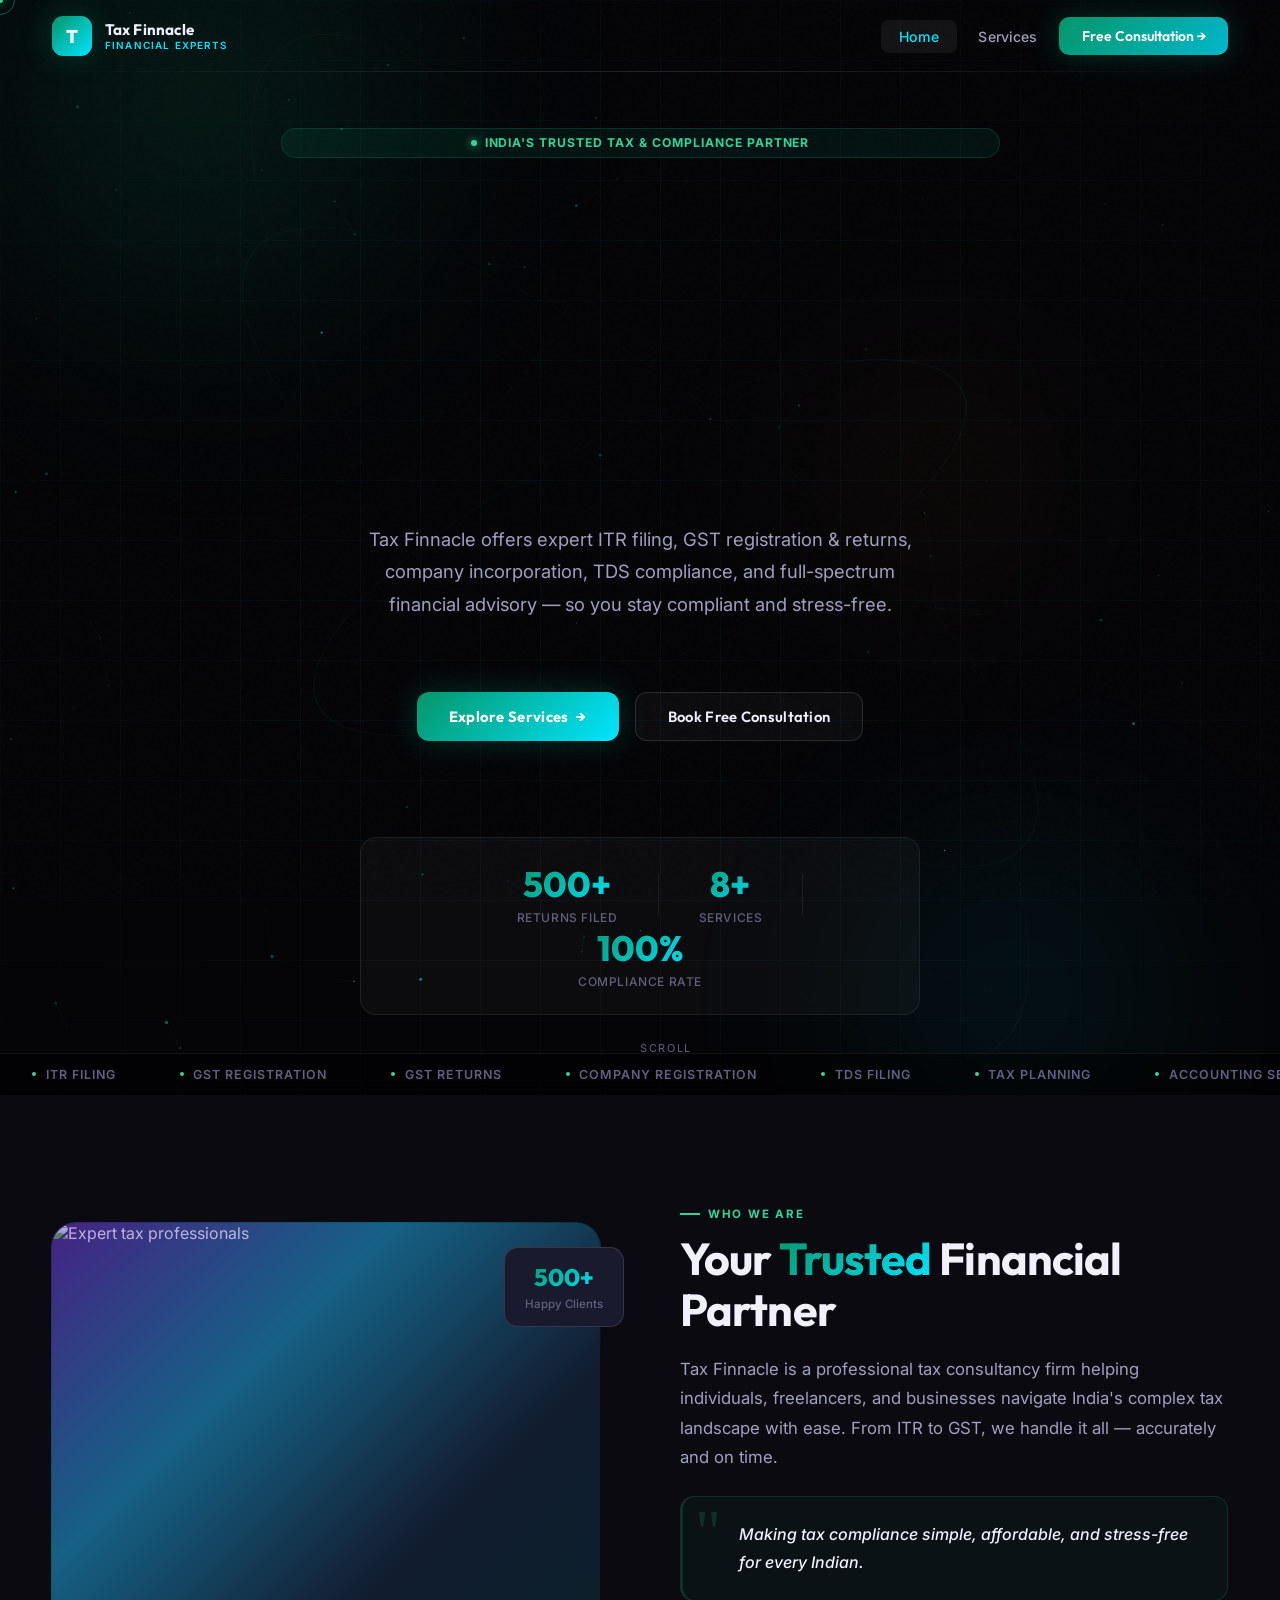
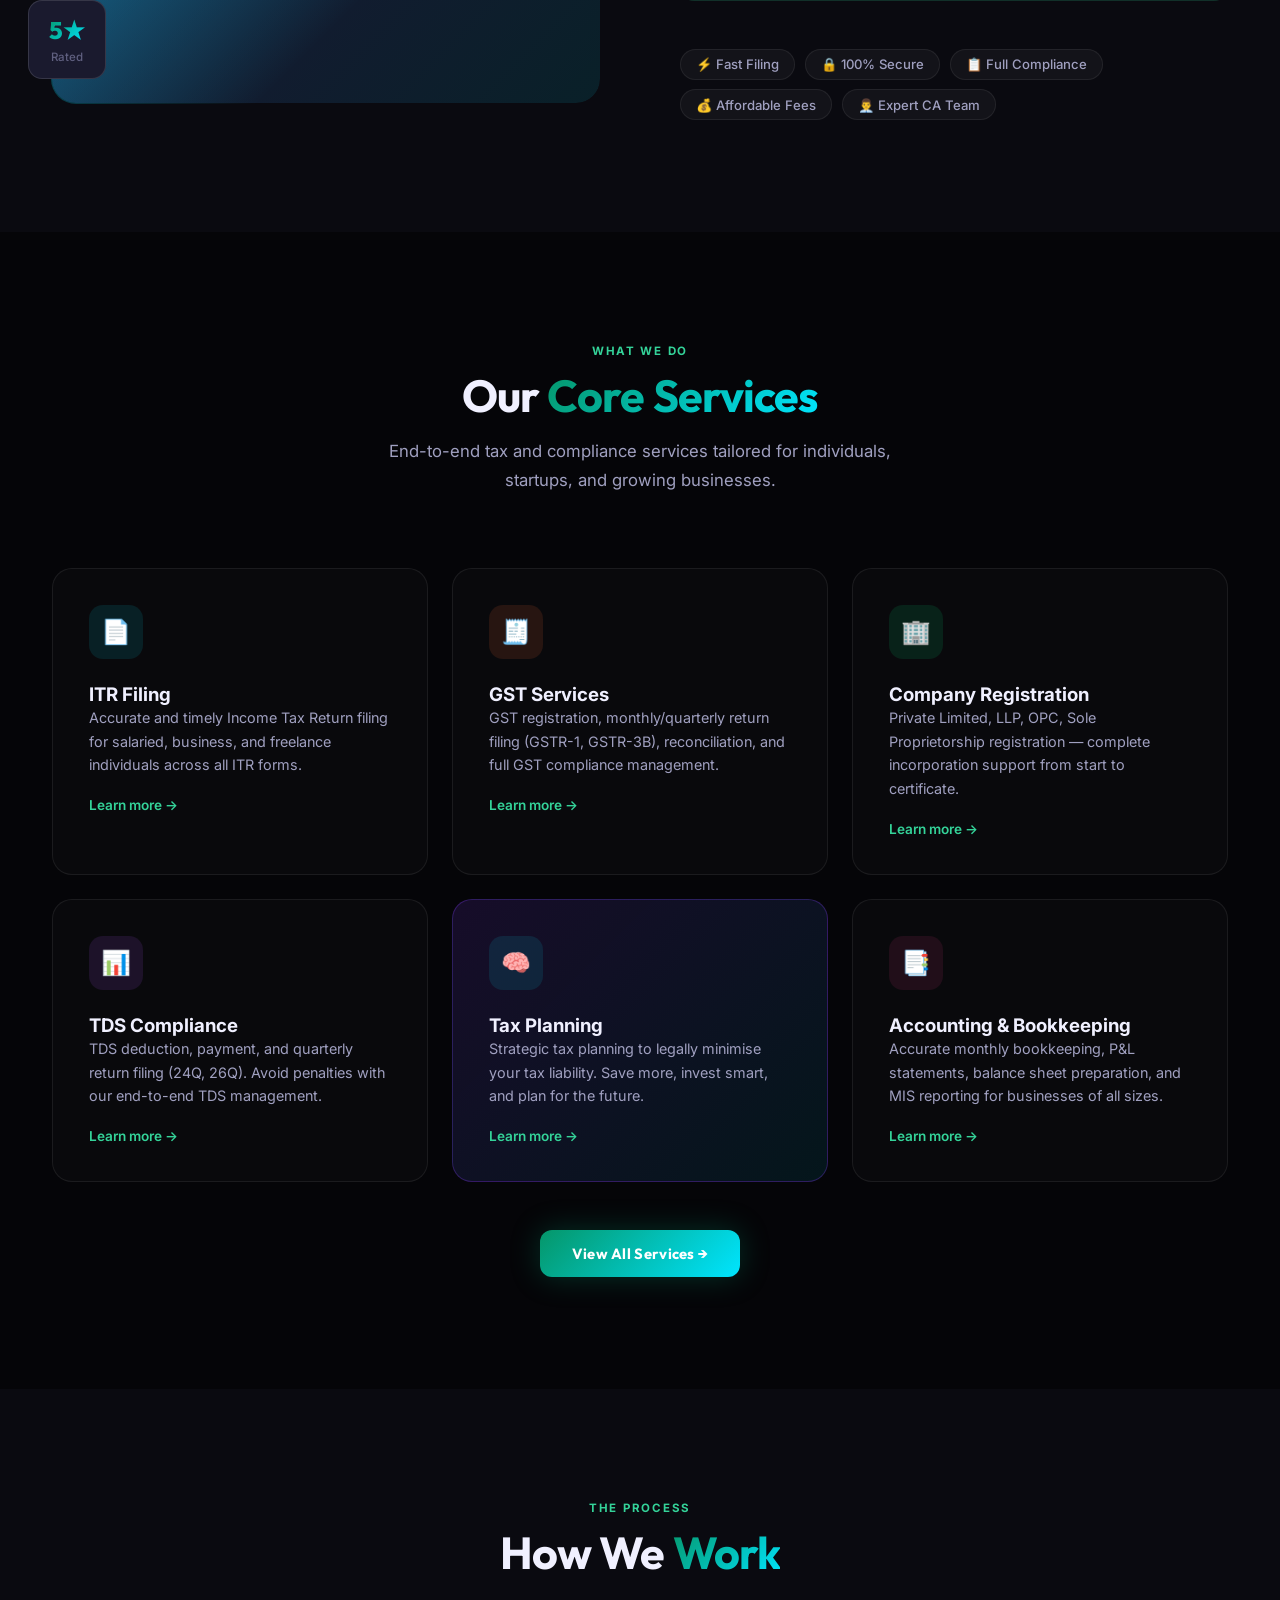
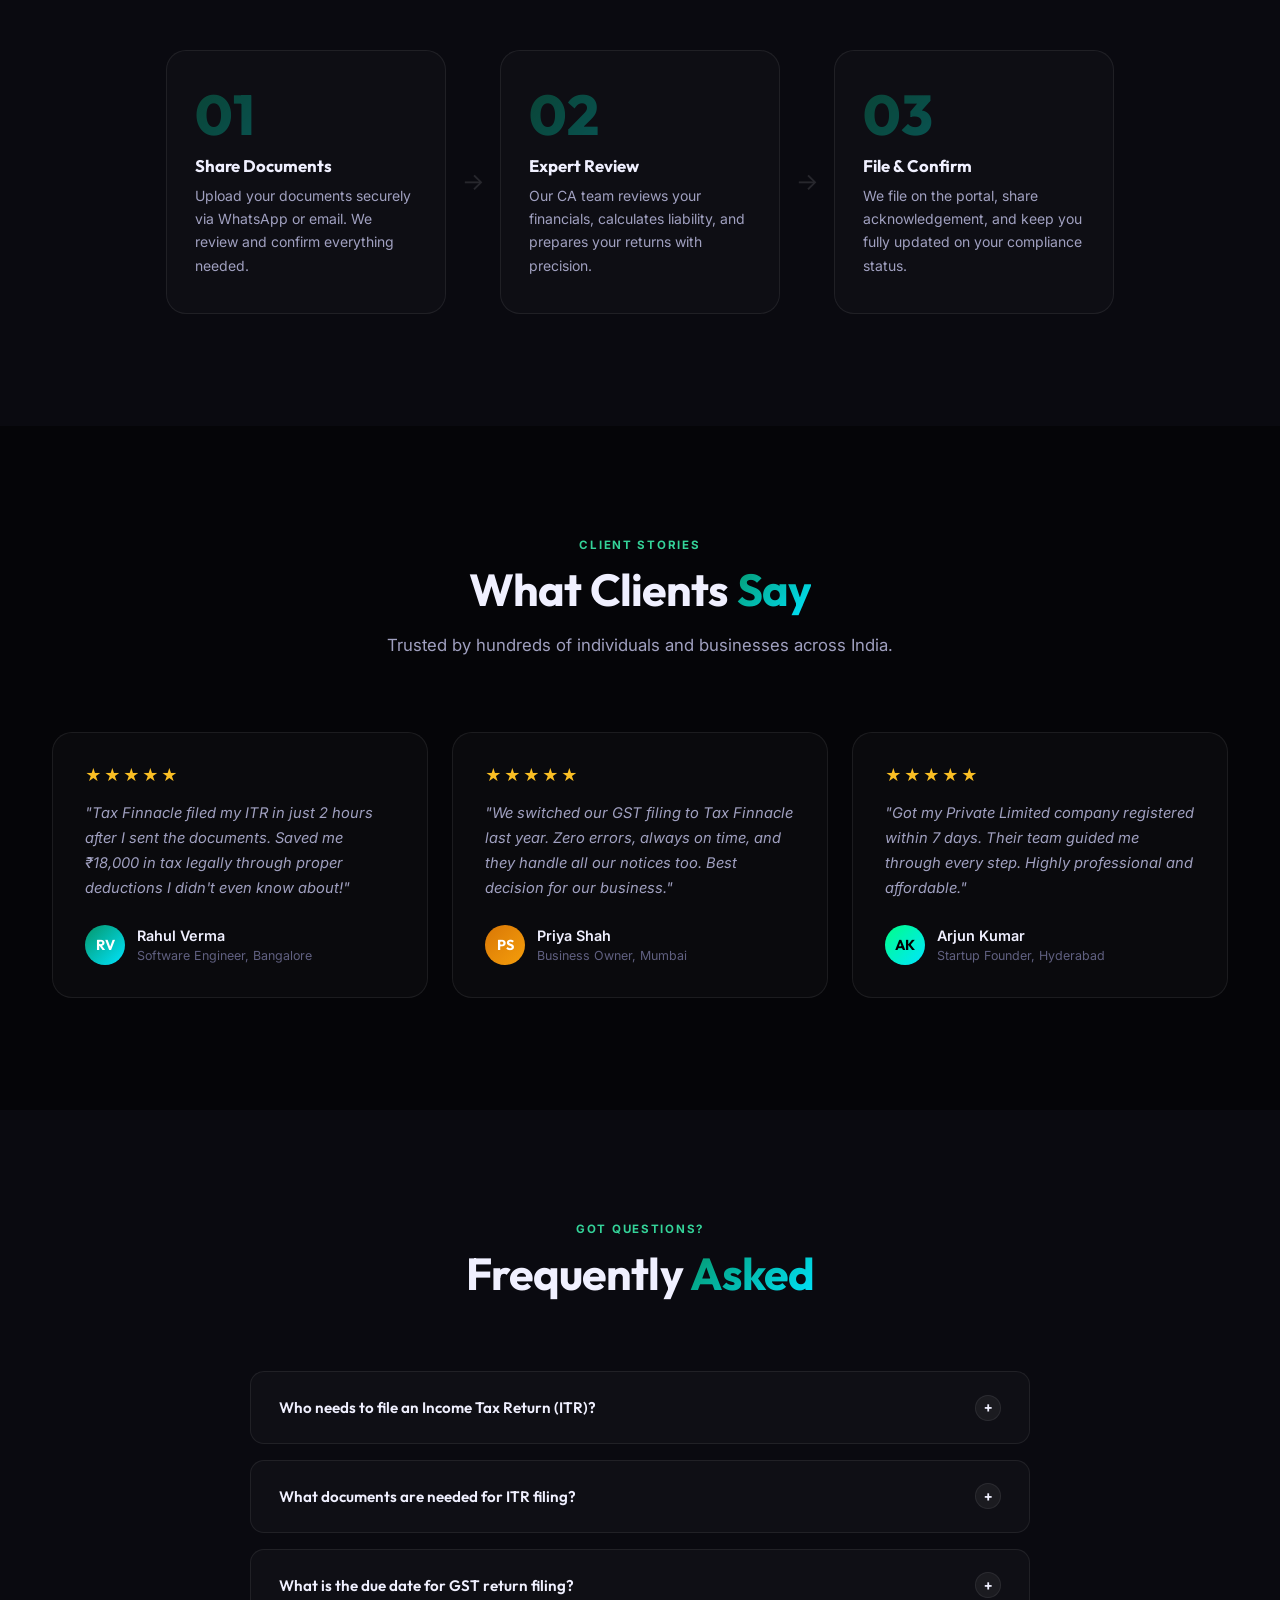
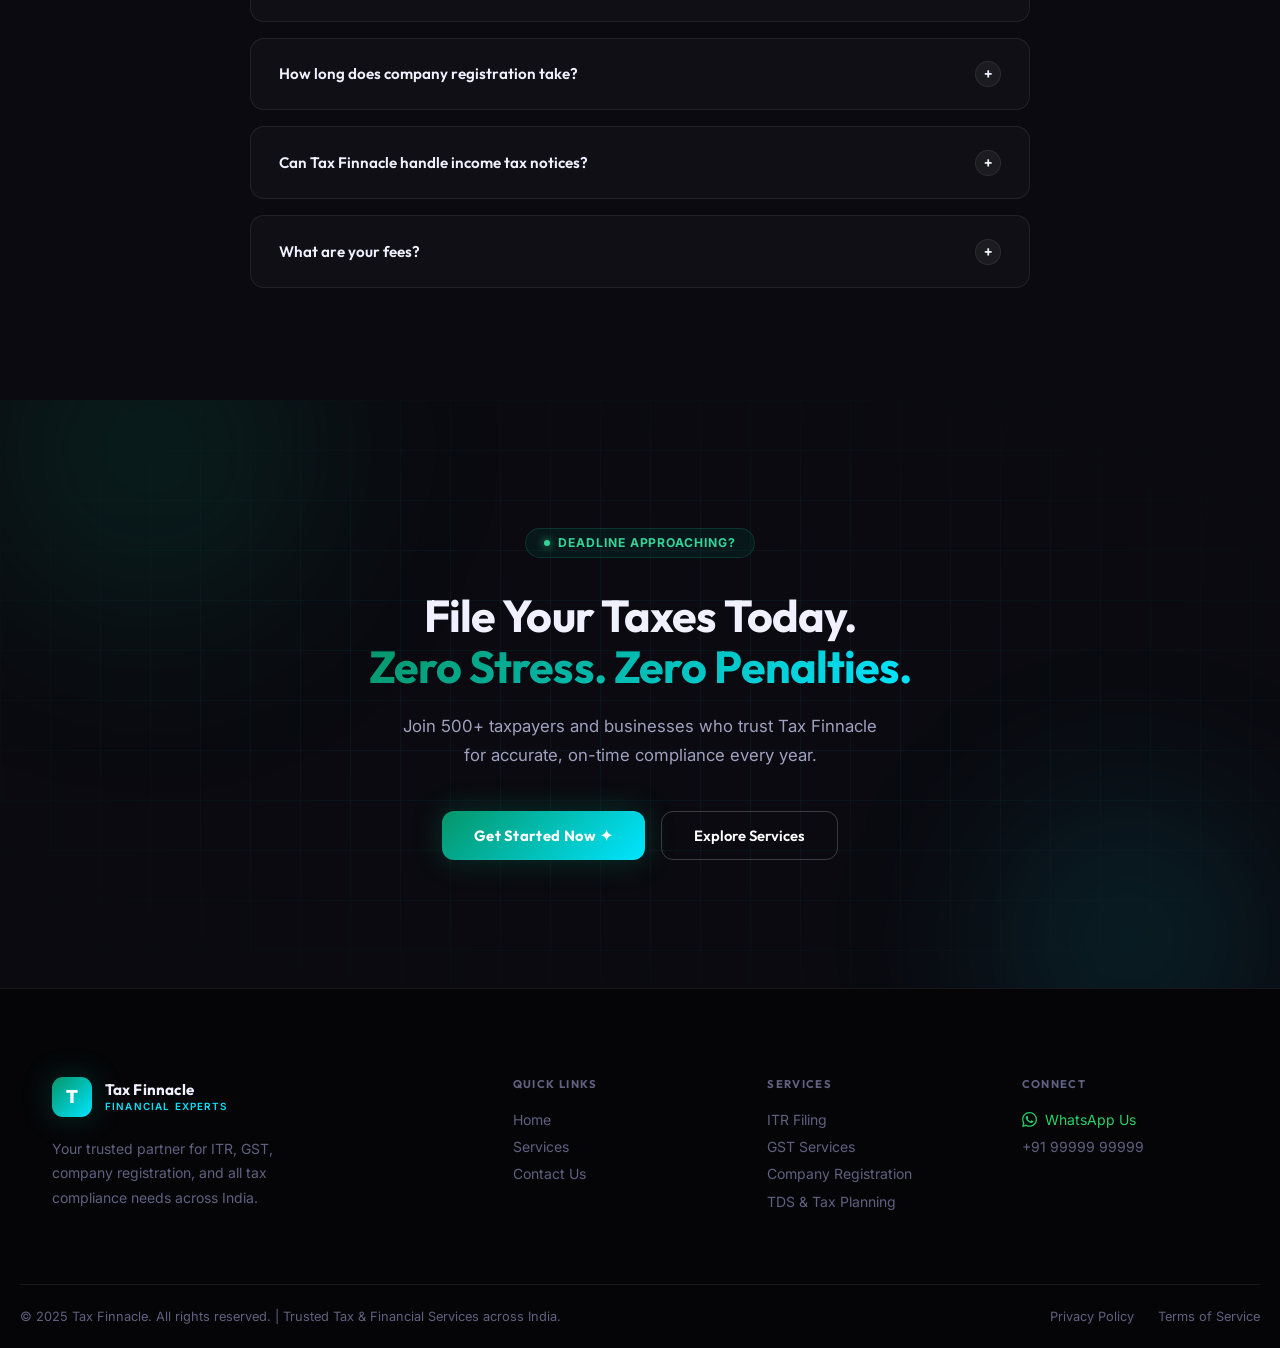
==== index.html @ 3f63ae8e "Add files via upload Version-1-raw" ====
<!DOCTYPE html>
<html lang="en">
<head>
  <meta charset="UTF-8"/>
  <meta name="viewport" content="width=device-width, initial-scale=1.0"/>
  <title>Tax Finnacle — Expert Tax & Financial Services</title>
  <meta name="description" content="Tax Finnacle — India's trusted partner for ITR filing, GST registration & filing, company registration, and all tax compliance services."/>
  <link rel="preconnect" href="https://fonts.googleapis.com">
  <link rel="preconnect" href="https://fonts.gstatic.com" crossorigin>
  <link href="https://fonts.googleapis.com/css2?family=Outfit:wght@300;400;500;600;700;800;900&family=Inter:wght@300;400;500;600&display=swap" rel="stylesheet">
  <link rel="stylesheet" href="style.css">
</head>
<body>

  <div class="cur-dot" id="curDot"></div>
  <div class="cur-ring" id="curRing"></div>

  <!-- ══════════ NAVBAR ══════════ -->
  <nav class="navbar" id="navbar">
    <div class="nav-wrap">
      <a href="index.html" class="nav-logo">
        <div class="logo-mark">T</div>
        <div>
          <div class="logo-name">Tax Finnacle</div>
          <div class="logo-tag">Financial Experts</div>
        </div>
      </a>
      <div class="nav-links">
        <a href="index.html" class="nav-link active">Home</a>
        <a href="services.html" class="nav-link">Services</a>
        <a href="contact.html" class="nav-cta">Free Consultation →</a>
      </div>
      <button class="ham" id="ham" aria-label="Open menu">
        <span></span><span></span><span></span>
      </button>
    </div>
    <div class="mob-menu" id="mobMenu">
      <a href="index.html" class="mob-link active">Home</a>
      <a href="services.html" class="mob-link">Services</a>
      <a href="contact.html" class="mob-link">Contact</a>
      <a href="contact.html" class="nav-cta mob-cta">Free Consultation →</a>
    </div>
  </nav>

  <!-- ══════════ HERO ══════════ -->
  <section class="hero">
    <canvas id="heroCanvas"></canvas>
    <div class="hero-grid-bg"></div>
    <div class="orb orb1"></div>
    <div class="orb orb2"></div>
    <div class="orb orb3"></div>

    <div class="container">
      <div class="hero-content">
        <div class="badge hero-eyebrow ai0">
          <i class="badge-pulse"></i> India's Trusted Tax & Compliance Partner
        </div>
        <h1 class="h1 hero-title">
          <span class="ht-line">
            <span class="ht-word">Your</span>
            <span class="ht-word">Taxes.</span>
          </span>
          <span class="ht-line">
            <span class="ht-word g-text">Simplified.</span>
            <span class="ht-word g-text">Secured.</span>
          </span>
          <span class="ht-line">
            <span class="ht-word">Filed</span>
            <span class="ht-word">Right.</span>
          </span>
        </h1>
        <p class="hero-sub ai2">
          Tax Finnacle offers expert ITR filing, GST registration & returns, company incorporation, TDS compliance, and full-spectrum financial advisory — so you stay compliant and stress-free.
        </p>
        <div class="hero-btns ai3">
          <a href="services.html" class="btn-primary">Explore Services <span>→</span></a>
          <a href="contact.html" class="btn-outline">Book Free Consultation</a>
        </div>
        <div class="hero-stats ai4">
          <div class="hstat"><b>500+</b><small>Returns Filed</small></div>
          <div class="hstat-sep"></div>
          <div class="hstat"><b>8+</b><small>Services</small></div>
          <div class="hstat-sep"></div>
          <div class="hstat"><b>100%</b><small>Compliance Rate</small></div>
        </div>
      </div>
    </div>

    <!-- Marquee ticker -->
    <div class="ticker-wrap">
      <div class="ticker-track">
        <span class="ticker-item"><span class="ticker-dot"></span> ITR Filing</span>
        <span class="ticker-item"><span class="ticker-dot"></span> GST Registration</span>
        <span class="ticker-item"><span class="ticker-dot"></span> GST Returns</span>
        <span class="ticker-item"><span class="ticker-dot"></span> Company Registration</span>
        <span class="ticker-item"><span class="ticker-dot"></span> TDS Filing</span>
        <span class="ticker-item"><span class="ticker-dot"></span> Tax Planning</span>
        <span class="ticker-item"><span class="ticker-dot"></span> Accounting Services</span>
        <span class="ticker-item"><span class="ticker-dot"></span> MSME Registration</span>
        <span class="ticker-item"><span class="ticker-dot"></span> Tax Notices</span>
        <span class="ticker-item"><span class="ticker-dot"></span> ITR Filing</span>
        <span class="ticker-item"><span class="ticker-dot"></span> GST Registration</span>
        <span class="ticker-item"><span class="ticker-dot"></span> GST Returns</span>
        <span class="ticker-item"><span class="ticker-dot"></span> Company Registration</span>
        <span class="ticker-item"><span class="ticker-dot"></span> TDS Filing</span>
        <span class="ticker-item"><span class="ticker-dot"></span> Tax Planning</span>
        <span class="ticker-item"><span class="ticker-dot"></span> Accounting Services</span>
        <span class="ticker-item"><span class="ticker-dot"></span> MSME Registration</span>
        <span class="ticker-item"><span class="ticker-dot"></span> Tax Notices</span>
      </div>
    </div>

    <div class="scroll-cue"><span>Scroll</span><div class="sc-line"></div></div>
  </section>

  <!-- ══════════ ABOUT ══════════ -->
  <section class="section" style="background:var(--bg2)">
    <div class="container about-layout">
      <div class="about-visual rev">
        <div class="about-img-container">
          <img src="https://images.unsplash.com/photo-1554224155-6726b3ff858f?w=700&q=80" alt="Expert tax professionals" loading="lazy">
          <div class="about-img-overlay"></div>
        </div>
        <div class="about-img-border"></div>
        <div class="ab-badge ab-b1"><b>5★</b><small>Rated</small></div>
        <div class="ab-badge ab-b2"><b>500+</b><small>Happy Clients</small></div>
      </div>
      <div class="about-text rev" style="--d:.15s">
        <div class="eyebrow">Who We Are</div>
        <h2 class="h2">Your <span class="g-text">Trusted</span> Financial Partner</h2>
        <p class="body-p">Tax Finnacle is a professional tax consultancy firm helping individuals, freelancers, and businesses navigate India's complex tax landscape with ease. From ITR to GST, we handle it all — accurately and on time.</p>
        <div class="quote-block">
          <span class="qmark">"</span>
          <p>Making tax compliance simple, affordable, and stress-free for every Indian.</p>
        </div>
        <div class="pills">
          <span class="pill">⚡ Fast Filing</span>
          <span class="pill">🔒 100% Secure</span>
          <span class="pill">📋 Full Compliance</span>
          <span class="pill">💰 Affordable Fees</span>
          <span class="pill">👨‍💼 Expert CA Team</span>
        </div>
      </div>
    </div>
  </section>

  <!-- ══════════ SERVICES ══════════ -->
  <section class="section" id="services" style="background:var(--bg)">
    <div class="container">
      <div class="sec-hd rev">
        <div class="eyebrow">What We Do</div>
        <h2 class="h2">Our <span class="g-text">Core Services</span></h2>
        <p class="body-p">End-to-end tax and compliance services tailored for individuals, startups, and growing businesses.</p>
      </div>
      <div class="svc-grid">
        <div class="sc rev" style="--d:0s;--sc-color:var(--cyan);--sc-r:0;--sc-g:229;--sc-b:255">
          <div class="sc-line"></div>
          <div class="sc-ico" style="background:rgba(0,229,255,0.1)">📄</div>
          <h3>ITR Filing</h3>
          <p>Accurate and timely Income Tax Return filing for salaried, business, and freelance individuals across all ITR forms.</p>
          <a href="services.html" class="sc-more">Learn more →</a>
        </div>
        <div class="sc rev" style="--d:.08s;--sc-color:var(--orange);--sc-r:255;--sc-g:107;--sc-b:53">
          <div class="sc-line"></div>
          <div class="sc-ico" style="background:rgba(255,107,53,0.12)">🧾</div>
          <h3>GST Services</h3>
          <p>GST registration, monthly/quarterly return filing (GSTR-1, GSTR-3B), reconciliation, and full GST compliance management.</p>
          <a href="services.html" class="sc-more" style="color:var(--orange)">Learn more →</a>
        </div>
        <div class="sc rev" style="--d:.16s;--sc-color:var(--green);--sc-r:0;--sc-g:255;--sc-b:136">
          <div class="sc-line"></div>
          <div class="sc-ico" style="background:rgba(0,255,136,0.1)">🏢</div>
          <h3>Company Registration</h3>
          <p>Private Limited, LLP, OPC, Sole Proprietorship registration — complete incorporation support from start to certificate.</p>
          <a href="services.html" class="sc-more" style="color:var(--green)">Learn more →</a>
        </div>
        <div class="sc rev" style="--d:.24s;--sc-color:var(--violet-l);--sc-r:168;--sc-g:85;--sc-b:247">
          <div class="sc-line"></div>
          <div class="sc-ico" style="background:rgba(168,85,247,0.12)">📊</div>
          <h3>TDS Compliance</h3>
          <p>TDS deduction, payment, and quarterly return filing (24Q, 26Q). Avoid penalties with our end-to-end TDS management.</p>
          <a href="services.html" class="sc-more" style="color:var(--violet-l)">Learn more →</a>
        </div>
        <div class="sc sc-feat rev" style="--d:.32s">
          <div class="sc-line" style="background:linear-gradient(90deg,var(--cyan),var(--violet-l))"></div>
          <div class="sc-ico" style="background:rgba(0,229,255,0.1)">🧠</div>
          <h3 style="color:var(--text)">Tax Planning</h3>
          <p>Strategic tax planning to legally minimise your tax liability. Save more, invest smart, and plan for the future.</p>
          <a href="services.html" class="sc-more">Learn more →</a>
        </div>
        <div class="sc rev" style="--d:.40s;--sc-color:var(--pink);--sc-r:244;--sc-g:63;--sc-b:142">
          <div class="sc-line"></div>
          <div class="sc-ico" style="background:rgba(244,63,142,0.1)">📑</div>
          <h3>Accounting & Bookkeeping</h3>
          <p>Accurate monthly bookkeeping, P&L statements, balance sheet preparation, and MIS reporting for businesses of all sizes.</p>
          <a href="services.html" class="sc-more" style="color:var(--pink)">Learn more →</a>
        </div>
      </div>
      <div style="text-align:center;margin-top:3rem" class="rev">
        <a href="services.html" class="btn-primary">View All Services →</a>
      </div>
    </div>
  </section>

  <!-- ══════════ WHY CHOOSE US ══════════ -->
  <section class="section" style="background:var(--bg2)">
    <div class="container">
      <div class="sec-hd rev">
        <div class="eyebrow">The Process</div>
        <h2 class="h2">How We <span class="g-text">Work</span></h2>
      </div>
      <div class="steps-row">
        <div class="step-card rev" style="--d:0s">
          <div class="step-n">01</div>
          <h4>Share Documents</h4>
          <p>Upload your documents securely via WhatsApp or email. We review and confirm everything needed.</p>
        </div>
        <div class="step-arrow rev" style="--d:.08s">→</div>
        <div class="step-card rev" style="--d:.16s">
          <div class="step-n">02</div>
          <h4>Expert Review</h4>
          <p>Our CA team reviews your financials, calculates liability, and prepares your returns with precision.</p>
        </div>
        <div class="step-arrow rev" style="--d:.24s">→</div>
        <div class="step-card rev" style="--d:.32s">
          <div class="step-n">03</div>
          <h4>File & Confirm</h4>
          <p>We file on the portal, share acknowledgement, and keep you fully updated on your compliance status.</p>
        </div>
      </div>
    </div>
  </section>

  <!-- ══════════ TESTIMONIALS ══════════ -->
  <section class="section" style="background:var(--bg)">
    <div class="container">
      <div class="sec-hd rev">
        <div class="eyebrow">Client Stories</div>
        <h2 class="h2">What Clients <span class="g-text">Say</span></h2>
        <p class="body-p">Trusted by hundreds of individuals and businesses across India.</p>
      </div>
      <div class="testimonials-grid">
        <div class="tcard rev" style="--d:0s">
          <div class="tcard-stars">★★★★★</div>
          <p class="tcard-text">"Tax Finnacle filed my ITR in just 2 hours after I sent the documents. Saved me ₹18,000 in tax legally through proper deductions I didn't even know about!"</p>
          <div class="tcard-author">
            <div class="tcard-avatar">RV</div>
            <div><b>Rahul Verma</b><small>Software Engineer, Bangalore</small></div>
          </div>
        </div>
        <div class="tcard rev" style="--d:.1s">
          <div class="tcard-avatar-wrap">
          <div class="tcard-stars">★★★★★</div>
          <p class="tcard-text">"We switched our GST filing to Tax Finnacle last year. Zero errors, always on time, and they handle all our notices too. Best decision for our business."</p>
          <div class="tcard-author">
            <div class="tcard-avatar" style="background:var(--grad-warm)">PS</div>
            <div><b>Priya Shah</b><small>Business Owner, Mumbai</small></div>
          </div>
          </div>
        </div>
        <div class="tcard rev" style="--d:.2s">
          <div class="tcard-stars">★★★★★</div>
          <p class="tcard-text">"Got my Private Limited company registered within 7 days. Their team guided me through every step. Highly professional and affordable."</p>
          <div class="tcard-author">
            <div class="tcard-avatar" style="background:var(--grad-neon);color:#000">AK</div>
            <div><b>Arjun Kumar</b><small>Startup Founder, Hyderabad</small></div>
          </div>
        </div>
      </div>
    </div>
  </section>

  <!-- ══════════ FAQ ══════════ -->
  <section class="section" style="background:var(--bg2)">
    <div class="container">
      <div class="sec-hd rev">
        <div class="eyebrow">Got Questions?</div>
        <h2 class="h2">Frequently <span class="g-text">Asked</span></h2>
      </div>
      <div class="faq-list">
        <div class="faq-item rev" style="--d:0s">
          <div class="faq-q"><span>Who needs to file an Income Tax Return (ITR)?</span><span class="faq-icon">+</span></div>
          <div class="faq-a"><p>Any individual with gross income exceeding ₹2.5 lakhs (₹3 lakhs for seniors) must file an ITR. Businesses, freelancers, professionals, and even those with foreign income or assets must also file. Filing is also recommended for those with no tax liability to carry forward losses or for loan applications.</p></div>
        </div>
        <div class="faq-item rev" style="--d:.06s">
          <div class="faq-q"><span>What documents are needed for ITR filing?</span><span class="faq-icon">+</span></div>
          <div class="faq-a"><p>Typically: PAN card, Aadhaar, Form 16 (for salaried), bank statements, investment proofs (80C, 80D), Form 26AS, AIS statement, and details of any other income. Our team will give you a tailored checklist once you get in touch.</p></div>
        </div>
        <div class="faq-item rev" style="--d:.12s">
          <div class="faq-q"><span>What is the due date for GST return filing?</span><span class="faq-icon">+</span></div>
          <div class="faq-a"><p>GSTR-1 is due on the 11th of the following month (monthly filers). GSTR-3B is due on the 20th for monthly filers. Quarterly filers under QRMP have different deadlines. We track all deadlines for our clients and ensure zero late fees.</p></div>
        </div>
        <div class="faq-item rev" style="--d:.18s">
          <div class="faq-q"><span>How long does company registration take?</span><span class="faq-icon">+</span></div>
          <div class="faq-a"><p>Private Limited company registration typically takes 7–15 working days depending on MCA processing. LLP and OPC follow similar timelines. We handle the entire process — DIN, DSC, name approval, MoA/AoA, and Certificate of Incorporation.</p></div>
        </div>
        <div class="faq-item rev" style="--d:.24s">
          <div class="faq-q"><span>Can Tax Finnacle handle income tax notices?</span><span class="faq-icon">+</span></div>
          <div class="faq-a"><p>Absolutely. We assist with responding to notices under Sections 143(1), 139(9), 148, and scrutiny assessments. Don't ignore a tax notice — contact us immediately and our team will handle it professionally.</p></div>
        </div>
        <div class="faq-item rev" style="--d:.30s">
          <div class="faq-q"><span>What are your fees?</span><span class="faq-icon">+</span></div>
          <div class="faq-a"><p>Our fees are transparent and affordable — starting from as low as ₹499 for basic ITR filing. Pricing depends on the complexity of returns and services required. Contact us for a free consultation and no-obligation quote.</p></div>
        </div>
      </div>
    </div>
  </section>

  <!-- ══════════ CTA ══════════ -->
  <section class="cta-band">
    <div class="cta-grid-overlay"></div>
    <div class="cta-orb1"></div>
    <div class="cta-orb2"></div>
    <div class="container cta-inner rev">
      <div class="cta-badge"><div class="badge"><i class="badge-pulse"></i> Deadline Approaching?</div></div>
      <h2 class="h2">File Your Taxes Today.<br><span class="g-text">Zero Stress. Zero Penalties.</span></h2>
      <p class="body-p">Join 500+ taxpayers and businesses who trust Tax Finnacle for accurate, on-time compliance every year.</p>
      <div class="cta-btn-row">
        <a href="contact.html" class="btn-primary">Get Started Now ✦</a>
        <a href="services.html" class="btn-ghost">Explore Services</a>
      </div>
    </div>
  </section>

  <!-- ══════════ FOOTER ══════════ -->
  <footer class="footer">
    <div class="container footer-grid">
      <div class="footer-brand">
        <div class="nav-logo">
          <div class="logo-mark">T</div>
          <div>
            <div class="logo-name">Tax Finnacle</div>
            <div class="logo-tag">Financial Experts</div>
          </div>
        </div>
        <p>Your trusted partner for ITR, GST, company registration, and all tax compliance needs across India.</p>
      </div>
      <div class="footer-col">
        <h5>Quick Links</h5>
        <a href="index.html">Home</a>
        <a href="services.html">Services</a>
        <a href="contact.html">Contact Us</a>
      </div>
      <div class="footer-col">
        <h5>Services</h5>
        <a href="services.html">ITR Filing</a>
        <a href="services.html">GST Services</a>
        <a href="services.html">Company Registration</a>
        <a href="services.html">TDS &amp; Tax Planning</a>
      </div>
      <div class="footer-col">
        <h5>Connect</h5>
        <a href="https://wa.me/919999999999" target="_blank" rel="noopener" class="whatsapp-link">
          <svg width="15" height="15" viewBox="0 0 24 24" fill="currentColor"><path d="M17.472 14.382c-.297-.149-1.758-.867-2.03-.967-.273-.099-.471-.148-.67.15-.197.297-.767.966-.94 1.164-.173.199-.347.223-.644.075-.297-.15-1.255-.463-2.39-1.475-.883-.788-1.48-1.761-1.653-2.059-.173-.297-.018-.458.13-.606.134-.133.298-.347.446-.52.149-.174.198-.298.298-.497.099-.198.05-.371-.025-.52-.075-.149-.669-1.612-.916-2.207-.242-.579-.487-.5-.669-.51-.173-.008-.371-.01-.57-.01-.198 0-.52.074-.792.372-.272.297-1.04 1.016-1.04 2.479 0 1.462 1.065 2.875 1.213 3.074.149.198 2.096 3.2 5.077 4.487.709.306 1.262.489 1.694.625.712.227 1.36.195 1.871.118.571-.085 1.758-.719 2.006-1.413.248-.694.248-1.289.173-1.413-.074-.124-.272-.198-.57-.347m-5.421 7.403h-.004a9.87 9.87 0 01-5.031-1.378l-.361-.214-3.741.982.998-3.648-.235-.374a9.86 9.86 0 01-1.51-5.26c.001-5.45 4.436-9.884 9.888-9.884 2.64 0 5.122 1.03 6.988 2.898a9.825 9.825 0 012.893 6.994c-.003 5.45-4.437 9.884-9.885 9.884m8.413-18.297A11.815 11.815 0 0012.05 0C5.495 0 .16 5.335.157 11.892c0 2.096.547 4.142 1.588 5.945L.057 24l6.305-1.654a11.882 11.882 0 005.683 1.448h.005c6.554 0 11.89-5.335 11.893-11.893a11.821 11.821 0 00-3.48-8.413z"/></svg>
          WhatsApp Us
        </a>
        <a href="tel:+919999999999">+91 99999 99999</a>
      </div>
    </div>
    <div class="footer-bar container">
      <p>© 2025 Tax Finnacle. All rights reserved. | Trusted Tax & Financial Services across India.</p>
      <div class="footer-bar-links">
        <a href="#">Privacy Policy</a>
        <a href="#">Terms of Service</a>
      </div>
    </div>
  </footer>

  <script src="main.js"></script>
</body>
</html>
---- style.css ----
/* ═══════════════════════════════════════════════════════
   ARUNACHALA DIGI WORLD — DARK PREMIUM UI
   Deep Dark • Neon Accents • Premium Animations
   ═══════════════════════════════════════════════════════ */

*, *::before, *::after { box-sizing: border-box; margin: 0; padding: 0; }

:root {
  --bg:        #050508;
  --bg2:       #0a0a10;
  --bg3:       #0f0f18;
  --surface:   #12121e;
  --surface2:  #1a1a2e;
  --border:    rgba(255,255,255,0.07);
  --border2:   rgba(255,255,255,0.12);

  --text:      #f0f0ff;
  --text2:     #a0a0c0;
  --text3:     #606080;

  --cyan:      #00e5ff;
  --cyan-d:    #00b8cc;
  --violet:    #7c3aed;
  --violet-l:  #a855f7;
  --pink:      #f43f8e;
  --orange:    #ff6b35;
  --green:     #00ff88;

  --grad-main: linear-gradient(135deg, #7c3aed, #00e5ff);
  --grad-warm: linear-gradient(135deg, #ff6b35, #f43f8e);
  --grad-cool: linear-gradient(135deg, #00e5ff, #7c3aed);
  --grad-neon: linear-gradient(135deg, #00ff88, #00e5ff);

  --glow-cyan:   0 0 30px rgba(0,229,255,0.25);
  --glow-violet: 0 0 30px rgba(124,58,237,0.35);
  --glow-pink:   0 0 30px rgba(244,63,142,0.25);

  --ff-d:  'Outfit', sans-serif;
  --ff-b:  'Inter', sans-serif;
  --r:     14px;
  --r-lg:  22px;
}

html { scroll-behavior: smooth; font-size: 16px; }
body {
  font-family: var(--ff-b);
  color: var(--text);
  background: var(--bg);
  overflow-x: hidden;
  -webkit-font-smoothing: antialiased;
}

/* ── SCROLLBAR ── */
::-webkit-scrollbar { width: 4px; }
::-webkit-scrollbar-track { background: var(--bg); }
::-webkit-scrollbar-thumb { background: var(--violet); border-radius: 2px; }
::-webkit-scrollbar-thumb:hover { background: var(--cyan); }
::selection { background: rgba(0,229,255,0.2); color: var(--cyan); }

/* ── NOISE TEXTURE OVERLAY ── */
body::before {
  content: '';
  position: fixed; inset: 0;
  background-image: url("data:image/svg+xml,%3Csvg viewBox='0 0 256 256' xmlns='http://www.w3.org/2000/svg'%3E%3Cfilter id='noise'%3E%3CfeTurbulence type='fractalNoise' baseFrequency='0.9' numOctaves='4' stitchTiles='stitch'/%3E%3C/filter%3E%3Crect width='100%25' height='100%25' filter='url(%23noise)' opacity='0.04'/%3E%3C/svg%3E");
  pointer-events: none; z-index: 9999;
  opacity: 0.35;
}

/* ── CURSOR ── */
@media (hover: hover) {
  .cur-dot {
    width: 6px; height: 6px;
    background: var(--cyan);
    border-radius: 50%;
    position: fixed; top: 0; left: 0;
    pointer-events: none; z-index: 10000;
    box-shadow: 0 0 10px var(--cyan);
  }
  .cur-ring {
    width: 30px; height: 30px;
    border: 1.5px solid rgba(0,229,255,0.4);
    border-radius: 50%;
    position: fixed; top: 0; left: 0;
    pointer-events: none; z-index: 9999;
    transition: width .25s, height .25s, border-color .25s;
  }
}

/* ═══════════════ NAVBAR ═══════════════ */
.navbar {
  position: fixed; top: 0; left: 0; right: 0;
  z-index: 500;
  transition: background .3s, box-shadow .3s;
  padding: 0;
}
.navbar::after {
  content: '';
  position: absolute; bottom: 0; left: 0; right: 0;
  height: 1px;
  background: linear-gradient(90deg, transparent, var(--border2), transparent);
}
.navbar.scrolled {
  background: rgba(5,5,8,0.92);
  backdrop-filter: blur(20px);
  -webkit-backdrop-filter: blur(20px);
  box-shadow: 0 4px 40px rgba(0,0,0,0.6);
}
.nav-wrap {
  max-width: 1240px; margin: 0 auto;
  padding: 0 2rem;
  height: 72px;
  display: flex; align-items: center; justify-content: space-between;
}
.nav-logo {
  display: flex; align-items: center; gap: .8rem;
  text-decoration: none; flex-shrink: 0;
}
.logo-mark {
  width: 40px; height: 40px;
  border-radius: 11px;
  background: var(--grad-main);
  color: #fff;
  font-family: var(--ff-d);
  font-weight: 800; font-size: 1.15rem;
  display: flex; align-items: center; justify-content: center;
  box-shadow: var(--glow-violet);
  flex-shrink: 0;
  position: relative;
}
.logo-mark::after {
  content: '';
  position: absolute; inset: -2px;
  border-radius: 13px;
  background: var(--grad-main);
  opacity: 0;
  z-index: -1;
  filter: blur(8px);
  transition: opacity .3s;
}
.nav-logo:hover .logo-mark::after { opacity: 0.6; }
.logo-name {
  display: block;
  font-family: var(--ff-d);
  font-weight: 700; font-size: .95rem;
  color: var(--text); line-height: 1.2;
  letter-spacing: .01em;
}
.logo-tag {
  font-size: .62rem;
  font-weight: 600;
  letter-spacing: .12em;
  color: var(--cyan);
  text-transform: uppercase;
}
.nav-links {
  display: flex; align-items: center; gap: .25rem;
}
.nav-link {
  padding: .5rem 1.1rem;
  border-radius: 8px;
  text-decoration: none;
  font-size: .88rem;
  font-weight: 500;
  color: var(--text2);
  transition: color .2s, background .2s;
  letter-spacing: .01em;
}
.nav-link:hover, .nav-link.active {
  color: var(--text);
  background: rgba(255,255,255,0.06);
}
.nav-link.active { color: var(--cyan); }
.nav-cta {
  padding: .6rem 1.4rem;
  border-radius: 10px;
  background: var(--grad-main);
  color: #fff !important;
  text-decoration: none;
  font-size: .875rem;
  font-weight: 600;
  font-family: var(--ff-d);
  transition: opacity .2s, transform .2s, box-shadow .2s;
  box-shadow: var(--glow-violet);
  white-space: nowrap;
  position: relative;
  overflow: hidden;
}
.nav-cta::before {
  content: '';
  position: absolute; inset: 0;
  background: rgba(255,255,255,0.1);
  transform: translateX(-100%);
  transition: transform .3s;
}
.nav-cta:hover::before { transform: translateX(0); }
.nav-cta:hover { transform: translateY(-1px); box-shadow: 0 8px 30px rgba(124,58,237,0.5); }
/* Ham */
.ham {
  display: none;
  flex-direction: column; gap: 5px;
  background: none; border: none;
  cursor: pointer; padding: .5rem;
}
.ham span {
  display: block; width: 22px; height: 1.5px;
  background: var(--text2); border-radius: 2px;
  transition: .3s;
}
.mob-menu {
  display: none;
  padding: 1rem 1.5rem 1.5rem;
  background: rgba(10,10,16,0.98);
  backdrop-filter: blur(20px);
  border-top: 1px solid var(--border);
  flex-direction: column; gap: .25rem;
}
.mob-menu.open { display: flex; }
.mob-link {
  display: block; padding: .75rem 1rem;
  border-radius: 8px;
  text-decoration: none;
  font-size: .9rem; font-weight: 500;
  color: var(--text2);
  transition: background .2s, color .2s;
}
.mob-link:hover, .mob-link.active { background: rgba(255,255,255,0.05); color: var(--cyan); }
.mob-cta { margin-top: .5rem; display: inline-flex; }
@media (max-width: 768px) {
  .nav-links { display: none; }
  .ham { display: flex; }
}

/* ═══════════════ UTILITY ═══════════════ */
.container { max-width: 1240px; margin: 0 auto; padding: 0 2rem; }
.section { padding: 7rem 0; }

.h1 {
  font-family: var(--ff-d);
  font-size: clamp(2.8rem, 6vw, 5.2rem);
  font-weight: 800; line-height: 1.08;
  letter-spacing: -.025em;
  color: var(--text);
}
.h2 {
  font-family: var(--ff-d);
  font-size: clamp(2rem, 3.5vw, 3rem);
  font-weight: 700; line-height: 1.14;
  letter-spacing: -.02em;
  color: var(--text);
}
.h3 {
  font-family: var(--ff-d);
  font-size: 1.2rem; font-weight: 700;
  color: var(--text); margin-bottom: .6rem;
  letter-spacing: -.01em;
}
.body-p { font-size: 1.05rem; line-height: 1.75; color: var(--text2); }
.eyebrow {
  font-size: .72rem; font-weight: 700;
  letter-spacing: .15em; text-transform: uppercase;
  color: var(--cyan); margin-bottom: .75rem;
  display: flex; align-items: center; gap: .5rem;
}
.eyebrow::before {
  content: '';
  display: inline-block; width: 20px; height: 1.5px;
  background: var(--cyan);
}
.g-text {
  background: var(--grad-main);
  -webkit-background-clip: text;
  -webkit-text-fill-color: transparent;
  background-clip: text;
}
.g-text-warm {
  background: var(--grad-warm);
  -webkit-background-clip: text;
  -webkit-text-fill-color: transparent;
  background-clip: text;
}
.g-text-neon {
  background: var(--grad-neon);
  -webkit-background-clip: text;
  -webkit-text-fill-color: transparent;
  background-clip: text;
}

/* ── BUTTONS ── */
.btn-primary {
  display: inline-flex; align-items: center; gap: .5rem;
  padding: .875rem 2rem;
  border-radius: 12px;
  background: var(--grad-main);
  color: #fff;
  font-family: var(--ff-d); font-weight: 700;
  font-size: .925rem;
  text-decoration: none;
  transition: transform .2s, box-shadow .2s, opacity .2s;
  box-shadow: var(--glow-violet);
  position: relative; overflow: hidden;
  letter-spacing: .02em;
}
.btn-primary::before {
  content: ''; position: absolute; inset: 0;
  background: rgba(255,255,255,0.12);
  transform: translateX(-100%);
  transition: transform .35s;
}
.btn-primary:hover::before { transform: translateX(0); }
.btn-primary:hover { transform: translateY(-2px); box-shadow: 0 12px 40px rgba(124,58,237,0.5); }

.btn-outline {
  display: inline-flex; align-items: center; gap: .5rem;
  padding: .875rem 2rem;
  border-radius: 12px;
  border: 1.5px solid var(--border2);
  color: var(--text);
  font-family: var(--ff-d); font-weight: 600;
  font-size: .925rem;
  text-decoration: none;
  background: rgba(255,255,255,0.03);
  transition: border-color .2s, background .2s, transform .2s;
  letter-spacing: .02em;
}
.btn-outline:hover {
  border-color: var(--cyan);
  background: rgba(0,229,255,0.05);
  transform: translateY(-2px);
  color: var(--cyan);
}
.btn-ghost {
  display: inline-flex; align-items: center; gap: .5rem;
  padding: .875rem 2rem;
  border-radius: 12px;
  border: 1.5px solid rgba(255,255,255,0.2);
  color: #fff;
  font-family: var(--ff-d); font-weight: 600;
  font-size: .925rem; text-decoration: none;
  transition: border-color .2s, background .2s, transform .2s;
}
.btn-ghost:hover { border-color: rgba(255,255,255,0.5); background: rgba(255,255,255,0.08); transform: translateY(-2px); }
.btn-submit {
  width: 100%; padding: 1.05rem;
  border-radius: 12px;
  background: var(--grad-main);
  color: #fff;
  font-family: var(--ff-d); font-weight: 700;
  font-size: 1rem; border: none; cursor: pointer;
  transition: transform .2s, box-shadow .2s, opacity .2s;
  box-shadow: var(--glow-violet);
  letter-spacing: .04em;
  position: relative; overflow: hidden;
}
.btn-submit::before {
  content: ''; position: absolute; inset: 0;
  background: rgba(255,255,255,0.1);
  transform: translateX(-100%);
  transition: transform .4s;
}
.btn-submit:hover::before { transform: translateX(0); }
.btn-submit:hover { transform: translateY(-2px); box-shadow: 0 12px 40px rgba(124,58,237,0.55); }
.btn-submit:disabled { opacity: .5; cursor: not-allowed; transform: none; }

/* ── BADGE ── */
.badge {
  display: inline-flex; align-items: center; gap: .5rem;
  padding: .4rem 1.1rem;
  border-radius: 100px;
  background: rgba(0,229,255,0.08);
  border: 1px solid rgba(0,229,255,0.2);
  color: var(--cyan);
  font-size: .76rem; font-weight: 700;
  letter-spacing: .08em; text-transform: uppercase;
  margin-bottom: 1.5rem;
}
.badge-pulse {
  width: 6px; height: 6px; border-radius: 50%;
  background: var(--cyan);
  box-shadow: 0 0 8px var(--cyan);
  animation: pulse 2s infinite;
  flex-shrink: 0;
}
@keyframes pulse {
  0%,100% { opacity: 1; transform: scale(1); }
  50% { opacity: .4; transform: scale(1.5); }
}

/* ── GLASS CARD ── */
.glass {
  background: rgba(255,255,255,0.03);
  border: 1px solid var(--border);
  border-radius: var(--r-lg);
  backdrop-filter: blur(10px);
  -webkit-backdrop-filter: blur(10px);
}

/* ═══════════════ HERO ═══════════════ */
#heroCanvas {
  position: absolute; inset: 0;
  width: 100%; height: 100%;
  pointer-events: none; z-index: 1;
}
.ht-line {
  display: block;
  overflow: hidden;
  line-height: 1.1;
}
.ht-word {
  display: inline-block;
  margin-right: 0.25em;
  will-change: transform, opacity;
  opacity: 0;
}
.hero {
  min-height: 100vh;
  display: flex; align-items: center;
  padding: 8rem 0 5rem;
  position: relative; overflow: hidden;
}
/* Animated grid background */
.hero-grid-bg {
  position: absolute; inset: 0;
  background-image:
    linear-gradient(rgba(0,229,255,0.04) 1px, transparent 1px),
    linear-gradient(90deg, rgba(0,229,255,0.04) 1px, transparent 1px);
  background-size: 60px 60px;
  mask-image: radial-gradient(ellipse 80% 80% at 50% 50%, black 40%, transparent 100%);
  animation: gridPan 20s linear infinite;
}
@keyframes gridPan {
  0% { transform: translateY(0); }
  100% { transform: translateY(60px); }
}
/* Orbs */
.orb {
  position: absolute; border-radius: 50%;
  filter: blur(100px); pointer-events: none;
  animation: orbFloat 14s ease-in-out infinite;
  z-index: 2;
}
.orb1 { width: 600px; height: 600px; background: radial-gradient(circle, rgba(124,58,237,0.2), transparent 70%); top: -200px; left: -100px; animation-duration: 18s; }
.orb2 { width: 400px; height: 400px; background: radial-gradient(circle, rgba(0,229,255,0.12), transparent 70%); bottom: -100px; right: 5%; animation-duration: 12s; animation-delay: -6s; }
.orb3 { width: 300px; height: 300px; background: radial-gradient(circle, rgba(244,63,142,0.1), transparent 70%); top: 30%; right: 15%; animation-duration: 16s; animation-delay: -3s; }
@keyframes orbFloat {
  0%,100% { transform: translate(0,0) scale(1); }
  33% { transform: translate(30px,-40px) scale(1.05); }
  66% { transform: translate(-20px,25px) scale(.96); }
}
.hero-content {
  position: relative; z-index: 3;
  display: grid; grid-template-columns: 1fr;
  gap: 2rem; text-align: center;
  max-width: 860px; margin: 0 auto;
}
.hero-eyebrow { justify-content: center; }
.hero-title { margin-bottom: 1.5rem; }
.hero-title .line { display: block; }
.hero-sub {
  font-size: 1.15rem; line-height: 1.75;
  color: var(--text2); max-width: 580px;
  margin: 0 auto 2.5rem;
}
.hero-btns {
  display: flex; flex-wrap: wrap; gap: 1rem;
  justify-content: center; margin-bottom: 4rem;
}
.hero-stats {
  display: flex; align-items: center; justify-content: center;
  gap: 0; flex-wrap: wrap;
  padding: 1.5rem 2rem;
  border-radius: 16px;
  background: rgba(255,255,255,0.03);
  border: 1px solid var(--border);
  max-width: 560px; margin: 0 auto;
}
.hstat { padding: 0 2.5rem; text-align: center; }
.hstat b {
  display: block;
  font-family: var(--ff-d); font-size: 2.2rem; font-weight: 800;
  background: var(--grad-main);
  -webkit-background-clip: text; -webkit-text-fill-color: transparent;
  background-clip: text;
}
.hstat small { font-size: .75rem; color: var(--text3); font-weight: 500; letter-spacing: .05em; text-transform: uppercase; }
.hstat-sep { width: 1px; height: 42px; background: var(--border); flex-shrink: 0; }

/* Hero Animate In */
.ai0,.ai1,.ai2,.ai3,.ai4 {
  opacity: 0; transform: translateY(28px);
  animation: aiIn .9s cubic-bezier(.16,1,.3,1) forwards;
}
.ai0 { animation-delay: .05s; }
.ai1 { animation-delay: .18s; }
.ai2 { animation-delay: .30s; }
.ai3 { animation-delay: .42s; }
.ai4 { animation-delay: .55s; }
@keyframes aiIn { to { opacity: 1; transform: translateY(0); } }

/* Scroll Cue */
.scroll-cue {
  position: absolute; bottom: 2.5rem; left: 50%;
  transform: translateX(-50%);
  display: flex; flex-direction: column; align-items: center; gap: .4rem;
  animation: aiIn .9s .9s both;
}
.scroll-cue span { font-size: .68rem; letter-spacing: .15em; text-transform: uppercase; color: var(--text3); }
.sc-line {
  width: 1px; height: 44px;
  background: linear-gradient(to bottom, var(--cyan), transparent);
  animation: scLine 1.6s ease-in-out infinite;
}
@keyframes scLine { 0%,100% { transform: scaleY(1); opacity: 1; } 50% { transform: scaleY(.4); opacity: .5; } }

/* Marquee ticker */
.ticker-wrap {
  position: absolute; bottom: 0; left: 0; right: 0;
  background: rgba(0,0,0,0.5); border-top: 1px solid var(--border);
  overflow: hidden; height: 42px;
  display: flex; align-items: center;
  z-index: 3;
}
.ticker-track {
  display: flex; gap: 0;
  animation: ticker 30s linear infinite;
  white-space: nowrap;
}
@keyframes ticker { from { transform: translateX(0); } to { transform: translateX(-50%); } }
.ticker-item {
  display: inline-flex; align-items: center; gap: .6rem;
  padding: 0 2rem;
  font-size: .78rem; font-weight: 600;
  letter-spacing: .08em; text-transform: uppercase;
  color: var(--text3);
}
.ticker-dot { width: 4px; height: 4px; border-radius: 50%; background: var(--cyan); flex-shrink: 0; }

/* ═══════════════ SECTION HEADS ═══════════════ */
.sec-hd { text-align: center; margin-bottom: 4.5rem; }
.sec-hd .eyebrow { justify-content: center; }
.sec-hd .eyebrow::before { display: none; }
.sec-hd .body-p { margin-top: 1rem; max-width: 520px; margin-left: auto; margin-right: auto; }

/* ═══════════════ ABOUT ═══════════════ */
.about-layout {
  display: grid;
  grid-template-columns: 1fr 1fr;
  gap: 5rem; align-items: center;
}
@media(max-width:900px) { .about-layout { grid-template-columns: 1fr; gap: 3rem; } }
.about-visual { position: relative; }
.about-img-container {
  position: relative; border-radius: 24px; overflow: hidden;
}
.about-img-container img {
  width: 100%; height: 480px; object-fit: cover; display: block;
  border-radius: 24px;
  filter: brightness(.85) saturate(1.1);
}
.about-img-overlay {
  position: absolute; inset: 0;
  background: linear-gradient(135deg, rgba(124,58,237,0.2), rgba(0,229,255,0.1));
  border-radius: 24px;
}
.about-img-border {
  position: absolute; inset: -1px;
  border-radius: 25px;
  background: linear-gradient(135deg, rgba(124,58,237,0.4), rgba(0,229,255,0.4), transparent, transparent);
  z-index: -1;
}
.ab-badge {
  position: absolute;
  background: var(--surface2);
  border: 1px solid var(--border2);
  border-radius: 14px;
  padding: .85rem 1.25rem;
  text-align: center;
  backdrop-filter: blur(10px);
}
.ab-badge b {
  display: block; font-family: var(--ff-d); font-size: 1.5rem; font-weight: 800;
  background: var(--grad-main);
  -webkit-background-clip: text; -webkit-text-fill-color: transparent;
  background-clip: text;
}
.ab-badge small { font-size: .72rem; color: var(--text3); font-weight: 500; }
.ab-b1 { bottom: 1.5rem; left: -1.5rem; }
.ab-b2 { top: 1.5rem; right: -1.5rem; }
@media(max-width:900px) { .ab-b1, .ab-b2 { display: none; } }
.about-text { display: flex; flex-direction: column; gap: 0; }
.about-text .h2 { margin-bottom: 1.25rem; }
.quote-block {
  margin: 1.5rem 0;
  padding: 1.5rem 1.75rem;
  border-radius: 14px;
  background: rgba(0,229,255,0.04);
  border: 1px solid rgba(0,229,255,0.15);
  border-left: 3px solid var(--cyan);
  position: relative;
}
.qmark { font-size: 4rem; color: var(--cyan); opacity: .15; position: absolute; top: .25rem; left: .75rem; line-height: 1; font-family: serif; }
.quote-block p { font-style: italic; color: var(--text); font-size: 1rem; padding-left: 1.75rem; line-height: 1.7; font-weight: 500; }
.pills { display: flex; flex-wrap: wrap; gap: .6rem; margin-top: 1.5rem; }
.pill {
  padding: .4rem .95rem; border-radius: 100px;
  background: rgba(255,255,255,0.04);
  border: 1px solid var(--border);
  color: var(--text2); font-size: .82rem; font-weight: 500;
  transition: all .2s;
}
.pill:hover { background: rgba(0,229,255,0.07); border-color: rgba(0,229,255,0.25); color: var(--cyan); }

/* ═══════════════ SERVICES GRID ═══════════════ */
.svc-grid {
  display: grid;
  grid-template-columns: repeat(3, 1fr);
  gap: 1.5rem;
}
@media(max-width:1024px) { .svc-grid { grid-template-columns: repeat(2,1fr); } }
@media(max-width:600px)  { .svc-grid { grid-template-columns: 1fr; } }
.sc {
  background: rgba(255,255,255,0.02);
  border: 1px solid var(--border);
  border-radius: 20px;
  padding: 2.25rem;
  transition: all .35s cubic-bezier(.16,1,.3,1);
  position: relative; overflow: hidden;
}
.sc::after {
  content: '';
  position: absolute; top: 0; left: 0; right: 0; bottom: 0;
  background: radial-gradient(ellipse 60% 60% at 50% 0%, rgba(var(--sc-r,0),var(--sc-g,229),var(--sc-b,255),0.06), transparent 70%);
  opacity: 0; transition: opacity .3s;
  border-radius: 20px;
}
.sc:hover { transform: translateY(-8px); border-color: rgba(var(--sc-r,0),var(--sc-g,229),var(--sc-b,255),0.25); }
.sc:hover::after { opacity: 1; }
.sc-line {
  position: absolute; top: 0; left: 0; right: 0; height: 2px;
  background: linear-gradient(90deg, var(--sc-color, var(--cyan)), transparent);
  transform: scaleX(0); transform-origin: left;
  transition: transform .4s ease;
}
.sc:hover .sc-line { transform: scaleX(1); }
.sc-ico {
  width: 54px; height: 54px;
  border-radius: 14px;
  display: flex; align-items: center; justify-content: center;
  font-size: 1.5rem;
  margin-bottom: 1.5rem;
  transition: transform .3s;
}
.sc:hover .sc-ico { transform: scale(1.1) rotate(5deg); }
.sc p { font-size: .9rem; color: var(--text2); line-height: 1.65; }
.sc-more {
  display: inline-flex; align-items: center; gap: .3rem;
  margin-top: 1.25rem;
  font-size: .85rem; font-weight: 600;
  color: var(--cyan); text-decoration: none;
  transition: gap .2s;
}
.sc-more:hover { gap: .55rem; }
/* Featured AI/ML card */
.sc-feat {
  background: linear-gradient(135deg, rgba(124,58,237,0.15), rgba(0,229,255,0.08));
  border-color: rgba(124,58,237,0.3);
}
.sc-feat:hover { border-color: rgba(0,229,255,0.4); box-shadow: var(--glow-cyan); }

/* ═══════════════ HOW IT WORKS ═══════════════ */
.steps-row {
  display: flex; align-items: center;
  flex-wrap: wrap; justify-content: center; gap: 1rem;
}
.step-card {
  flex: 1; min-width: 200px; max-width: 280px;
  background: rgba(255,255,255,0.02);
  border: 1px solid var(--border);
  border-radius: 20px; padding: 2.25rem 1.75rem;
  transition: all .35s; position: relative;
}
.step-card:hover { transform: translateY(-6px); border-color: var(--border2); }
.step-n {
  font-family: var(--ff-d); font-size: 3.5rem; font-weight: 800;
  line-height: 1; margin-bottom: .75rem;
  background: var(--grad-main);
  -webkit-background-clip: text; -webkit-text-fill-color: transparent;
  background-clip: text;
  opacity: .4;
}
.step-card h4 { font-family: var(--ff-d); font-size: 1.05rem; font-weight: 700; color: var(--text); margin-bottom: .5rem; }
.step-card p { font-size: .875rem; color: var(--text2); line-height: 1.65; }
.step-arrow { font-size: 1.5rem; color: var(--border2); flex-shrink: 0; }
@media(max-width:700px) { .step-arrow { display: none; } .step-card { min-width: 100%; max-width: 100%; } }

/* ═══════════════ CLIENT CARDS ═══════════════ */
.clients-grid {
  display: grid;
  grid-template-columns: 1fr 1fr;
  gap: 1.5rem;
}
@media(max-width: 900px) { .clients-grid { grid-template-columns: 1fr; } }
.client-wrap { display: flex; justify-content: center; }
.client-card {
  background: rgba(255,255,255,0.02);
  border: 1px solid var(--border);
  border-radius: 24px;
  overflow: hidden;
  display: flex;
  flex-direction: column;
  transition: transform .3s, border-color .3s;
}
.client-card:hover { transform: translateY(-6px); border-color: var(--border2); }
.cc-img { position: relative; height: 220px; flex-shrink: 0; }
.cc-img img { width: 100%; height: 100%; object-fit: cover; display: block; filter: brightness(.7) saturate(.9); }
.cc-img-grad {
  position: absolute; inset: 0;
  background: linear-gradient(to bottom, transparent 40%, rgba(10,10,16,0.6));
}
.cc-tag {
  position: absolute; top: 1rem; left: 1rem;
  background: rgba(0,0,0,0.6);
  backdrop-filter: blur(8px);
  border-radius: 100px; border: 1px solid var(--border2);
  padding: .35rem 1rem;
  font-size: .76rem; font-weight: 600; color: var(--cyan);
}
.cc-body { padding: 2rem; display: flex; flex-direction: column; flex: 1; }
.cc-logo-row { display: flex; align-items: center; gap: 1rem; margin-bottom: 1rem; }
.cc-logo {
  width: 46px; height: 46px; border-radius: 12px;
  background: var(--grad-main);
  color: #fff; font-family: var(--ff-d); font-weight: 800; font-size: .95rem;
  display: flex; align-items: center; justify-content: center; flex-shrink: 0;
}
.cc-logo-row h3 { font-family: var(--ff-d); font-size: 1.15rem; font-weight: 700; color: var(--text); }
.cc-url { font-size: .8rem; color: var(--cyan); text-decoration: none; font-weight: 500; }
.cc-body p { font-size: .9rem; color: var(--text2); line-height: 1.65; margin-bottom: 1.25rem; }
.cc-metrics { display: flex; gap: 1.5rem; margin-bottom: 1.5rem; }
.cc-m b {
  display: block; font-family: var(--ff-d); font-size: 1.5rem; font-weight: 800;
  background: var(--grad-main);
  -webkit-background-clip: text; -webkit-text-fill-color: transparent;
  background-clip: text;
}
.cc-m small { font-size: .72rem; color: var(--text3); font-weight: 500; }
.cc-btn { display: inline-flex; margin-top: auto; width: fit-content; }


/* ═══════════════ TESTIMONIALS ═══════════════ */
.testimonials-grid {
  display: grid; grid-template-columns: repeat(3,1fr);
  gap: 1.5rem;
}
@media(max-width:900px) { .testimonials-grid { grid-template-columns: 1fr 1fr; } }
@media(max-width:600px) { .testimonials-grid { grid-template-columns: 1fr; } }
.tcard {
  background: rgba(255,255,255,0.025);
  border: 1px solid var(--border);
  border-radius: 20px; padding: 2rem;
  transition: all .3s;
}
.tcard:hover { border-color: var(--border2); transform: translateY(-4px); }
.tcard-stars { color: #fbbf24; font-size: 1rem; margin-bottom: 1rem; letter-spacing: 2px; }
.tcard-text { font-size: .92rem; color: var(--text2); line-height: 1.7; margin-bottom: 1.5rem; font-style: italic; }
.tcard-author { display: flex; align-items: center; gap: .75rem; }
.tcard-avatar {
  width: 40px; height: 40px; border-radius: 50%;
  background: var(--grad-main);
  display: flex; align-items: center; justify-content: center;
  color: #fff; font-family: var(--ff-d); font-weight: 700; font-size: .9rem;
  flex-shrink: 0;
}
.tcard-author b { display: block; font-size: .9rem; font-weight: 600; color: var(--text); }
.tcard-author small { font-size: .78rem; color: var(--text3); }

/* ═══════════════ FAQ ═══════════════ */
.faq-list { max-width: 780px; margin: 0 auto; display: flex; flex-direction: column; gap: 1rem; }
.faq-item {
  background: rgba(255,255,255,0.025);
  border: 1px solid var(--border);
  border-radius: 14px;
  overflow: hidden;
  transition: border-color .2s;
}
.faq-item.open { border-color: rgba(0,229,255,0.25); }
.faq-q {
  padding: 1.4rem 1.75rem;
  display: flex; align-items: center; justify-content: space-between;
  cursor: pointer; gap: 1rem;
}
.faq-q span { font-family: var(--ff-d); font-size: .95rem; font-weight: 600; color: var(--text); }
.faq-icon {
  width: 26px; height: 26px; border-radius: 50%;
  background: rgba(255,255,255,0.05);
  border: 1px solid var(--border);
  display: flex; align-items: center; justify-content: center;
  flex-shrink: 0; color: var(--text3);
  transition: transform .3s, background .2s, color .2s;
  font-size: .85rem;
}
.faq-item.open .faq-icon { transform: rotate(45deg); background: rgba(0,229,255,0.1); color: var(--cyan); border-color: var(--cyan); }
.faq-a {
  max-height: 0; overflow: hidden;
  transition: max-height .4s cubic-bezier(.16,1,.3,1), padding .3s;
  padding: 0 1.75rem;
}
.faq-item.open .faq-a { max-height: 300px; padding: 0 1.75rem 1.4rem; }
.faq-a p { font-size: .9rem; color: var(--text2); line-height: 1.7; }

/* ═══════════════ CTA BAND ═══════════════ */
.cta-band {
  position: relative; overflow: hidden;
  padding: 8rem 0; text-align: center;
  background: var(--bg2);
}
.cta-grid-overlay {
  position: absolute; inset: 0;
  background-image:
    linear-gradient(rgba(0,229,255,0.05) 1px, transparent 1px),
    linear-gradient(90deg, rgba(0,229,255,0.05) 1px, transparent 1px);
  background-size: 50px 50px;
  mask-image: radial-gradient(ellipse 70% 70% at 50% 50%, black 30%, transparent 100%);
}
.cta-orb1 { position: absolute; width: 500px; height: 500px; border-radius: 50%; background: radial-gradient(circle, rgba(124,58,237,0.2), transparent 70%); top: -200px; left: -100px; filter: blur(80px); }
.cta-orb2 { position: absolute; width: 400px; height: 400px; border-radius: 50%; background: radial-gradient(circle, rgba(0,229,255,0.15), transparent 70%); bottom: -150px; right: -50px; filter: blur(80px); }
.cta-inner { position: relative; z-index: 2; }
.cta-badge { display: flex; justify-content: center; margin-bottom: .5rem; }
.cta-inner .h2 { margin-bottom: 1.25rem; }
.cta-inner .body-p { max-width: 480px; margin: 0 auto 2.5rem; }
.cta-btn-row { display: flex; flex-wrap: wrap; gap: 1rem; justify-content: center; }

/* ═══════════════ PAGE HERO ═══════════════ */
.page-hero {
  padding: 10rem 0 5.5rem;
  text-align: center;
  position: relative; overflow: hidden;
  background: var(--bg);
}
.page-hero-inner { position: relative; z-index: 2; display: flex; flex-direction: column; align-items: center; }
.page-hero .h1 { margin-bottom: 1.25rem; }
.page-hero .hero-sub { font-size: 1.05rem; }

/* ═══════════════ SERVICES PAGE ═══════════════ */
.svc-section { padding: 5.5rem 0; }
.svc-section:not(:last-child) { border-bottom: 1px solid var(--border); }
.svc-layout {
  display: grid; grid-template-columns: 1fr 1fr;
  gap: 5rem; align-items: center;
}
.svc-rev { direction: rtl; }
.svc-rev > * { direction: ltr; }
@media(max-width:900px) {
  .svc-layout, .svc-rev { grid-template-columns: 1fr; direction: ltr; gap: 3rem; }
}
.svc-num {
  font-family: var(--ff-d); font-size: 7rem; font-weight: 800;
  line-height: 1; letter-spacing: -.06em;
  margin-bottom: -.5rem; user-select: none;
  background: var(--grad-main);
  -webkit-background-clip: text; -webkit-text-fill-color: transparent;
  background-clip: text; opacity: .12;
}
.svc-copy { display: flex; flex-direction: column; gap: 0; }
.svc-copy .h2 { margin: .5rem 0 1rem; }
.svc-copy .body-p { margin-bottom: 1.5rem; }
.feat-list { list-style: none; display: flex; flex-direction: column; gap: .55rem; margin-bottom: 2rem; }
.feat-list li {
  padding: .7rem 1rem .7rem 2.5rem;
  border-radius: 10px;
  background: rgba(255,255,255,0.02);
  border: 1px solid var(--border);
  font-size: .9rem; color: var(--text2); font-weight: 500;
  position: relative; transition: all .2s;
}
.feat-list li::before { content: '✓'; position: absolute; left: .9rem; color: var(--cyan); font-weight: 700; }
.feat-list li:hover { background: rgba(0,229,255,0.04); border-color: rgba(0,229,255,0.2); color: var(--text); }
.svc-img-wrap { position: relative; }
.svc-img-wrap img {
  width: 100%; height: 420px; object-fit: cover;
  border-radius: 20px; display: block;
  filter: brightness(.75) saturate(1.1);
}
.svc-img-overlay {
  position: absolute; inset: 0; border-radius: 20px;
  background: linear-gradient(135deg, rgba(124,58,237,0.1), rgba(0,229,255,0.08));
}
.svc-tag {
  position: absolute; bottom: 1.2rem; left: 1.2rem;
  background: rgba(0,0,0,0.7); backdrop-filter: blur(8px);
  border-radius: 100px; padding: .4rem 1rem;
  border: 1px solid var(--border2);
  font-size: .76rem; font-weight: 700; color: var(--cyan);
}
.auto-cards { display: flex; flex-direction: column; gap: .75rem; margin: 1.5rem 0; }
.auto-card {
  display: flex; align-items: center; gap: 1rem;
  padding: 1rem 1.25rem;
  background: rgba(255,255,255,0.025); border: 1px solid var(--border);
  border-radius: 14px; transition: all .2s;
}
.auto-card:hover { border-color: rgba(0,229,255,0.25); transform: translateX(5px); }
.auto-ico { font-size: 1.5rem; flex-shrink: 0; }
.auto-card b { display: block; font-size: .9rem; font-weight: 600; color: var(--text); margin-bottom: .15rem; }
.auto-card small { font-size: .8rem; color: var(--text3); }
.seo-stats-row { display: flex; gap: 1rem; margin: 1.5rem 0; }
.seo-stat {
  flex: 1; text-align: center; padding: 1.25rem 1rem;
  background: rgba(255,255,255,0.025); border: 1px solid var(--border);
  border-radius: 14px; transition: all .3s;
}
.seo-stat:hover { border-color: rgba(0,255,136,0.3); transform: translateY(-3px); }
.seo-stat b {
  display: block; font-family: var(--ff-d); font-size: 2rem; font-weight: 800;
  background: var(--grad-neon);
  -webkit-background-clip: text; -webkit-text-fill-color: transparent; background-clip: text;
}
.seo-stat small { font-size: .78rem; color: var(--text3); font-weight: 500; }
.design-types { display: grid; grid-template-columns: repeat(3,1fr); gap: 1rem; margin: 1.5rem 0; }
@media(max-width:500px) { .design-types { grid-template-columns: 1fr; } }
.dtype {
  text-align: center; padding: 1.25rem 1rem;
  background: rgba(255,255,255,0.025);
  border: 1px solid var(--border);
  border-radius: 16px; transition: all .3s; cursor: default;
}
.dtype:hover { border-color: rgba(168,85,247,0.4); transform: translateY(-3px); }
.dtype span { font-size: 1.75rem; display: block; margin-bottom: .5rem; }
.dtype b { display: block; font-size: .88rem; font-weight: 700; color: var(--text); margin-bottom: .25rem; }
.dtype small { font-size: .78rem; color: var(--text3); }
.ai-feats { display: flex; flex-direction: column; gap: .75rem; margin: 1.5rem 0; }
.ai-feat {
  display: flex; align-items: center; gap: 1rem;
  padding: 1rem 1.25rem;
  background: rgba(255,255,255,0.025); border: 1px solid var(--border);
  border-radius: 14px; transition: all .2s;
}
.ai-feat:hover { border-color: rgba(0,229,255,0.25); transform: translateX(5px); }
.ai-feat-ico { width: 44px; height: 44px; border-radius: 11px; display: flex; align-items: center; justify-content: center; font-size: 1.2rem; flex-shrink: 0; }
.ai-feat b { display: block; font-size: .9rem; font-weight: 600; color: var(--text); margin-bottom: .15rem; }
.ai-feat small { font-size: .8rem; color: var(--text3); }

/* ═══════════════ CONTACT PAGE ═══════════════ */
.contact-layout {
  display: grid; grid-template-columns: 1fr 1.6fr;
  gap: 3rem; align-items: start;
}
@media(max-width:900px) { .contact-layout { grid-template-columns: 1fr; } }
.contact-left { display: flex; flex-direction: column; gap: 1.5rem; }
.info-card {
  background: rgba(255,255,255,0.025);
  border: 1px solid var(--border);
  border-radius: 20px; padding: 2rem;
}
.info-card h3 { font-family: var(--ff-d); font-size: 1.1rem; font-weight: 700; color: var(--text); margin-bottom: 1.5rem; }
.info-rows { display: flex; flex-direction: column; gap: 1rem; }
.info-row { display: flex; align-items: flex-start; gap: 1rem; }
.info-ico {
  width: 42px; height: 42px; border-radius: 11px; flex-shrink: 0;
  display: flex; align-items: center; justify-content: center; font-size: 1.15rem;
}
.info-row b { display: block; font-size: .9rem; font-weight: 600; color: var(--text); margin-bottom: .15rem; }
.info-row small { font-size: .8rem; color: var(--text3); }
.insta-card {
  border-radius: 20px; overflow: hidden;
  position: relative;
}
.insta-card-glow {
  position: absolute; inset: 0;
  background: linear-gradient(135deg, #833ab4, #fd1d1d, #fcb045);
  z-index: 0;
}
.insta-card-body { position: relative; z-index: 1; padding: 2rem; }
.insta-header { display: flex; align-items: center; gap: .9rem; margin-bottom: 1rem; }
.insta-icon-wrap { width: 48px; height: 48px; border-radius: 13px; background: rgba(255,255,255,0.2); display: flex; align-items: center; justify-content: center; flex-shrink: 0; }
.insta-header b { display: block; font-size: .95rem; font-weight: 700; color: #fff; }
.insta-header small { font-size: .78rem; color: rgba(255,255,255,0.75); }
.insta-card-body p { color: rgba(255,255,255,0.85); font-size: .9rem; line-height: 1.65; margin-bottom: 1.25rem; }
.insta-btn {
  display: inline-flex; align-items: center; gap: .6rem;
  width: 100%; justify-content: center;
  padding: .85rem;
  border-radius: 12px;
  background: rgba(255,255,255,0.15);
  border: 1.5px solid rgba(255,255,255,0.3);
  color: #fff; font-weight: 600; font-size: .9rem;
  text-decoration: none;
  transition: background .2s, transform .2s;
}
.insta-btn:hover { background: rgba(255,255,255,0.25); transform: translateY(-2px); }
.contact-form-card {
  background: rgba(255,255,255,0.025);
  border: 1px solid var(--border);
  border-radius: 24px; padding: 2.75rem;
}
.contact-form-card h3 { font-family: var(--ff-d); font-size: 1.5rem; font-weight: 800; color: var(--text); margin-bottom: .4rem; }
.cf-sub { font-size: .9rem; color: var(--text3); margin-bottom: 2rem; }
/* Form Fields */
.fg-row { display: grid; grid-template-columns: 1fr 1fr; gap: 1rem; }
@media(max-width:480px) { .fg-row { grid-template-columns: 1fr; } }
.fg { display: flex; flex-direction: column; gap: .4rem; margin-bottom: 1.1rem; }
.fg label { font-size: .72rem; font-weight: 700; letter-spacing: .08em; text-transform: uppercase; color: var(--text3); }
.fg input, .fg textarea, .fg select {
  padding: .8rem 1.1rem;
  border-radius: 10px;
  border: 1px solid var(--border);
  background: rgba(255,255,255,0.03);
  font-family: var(--ff-b); font-size: .9rem; color: var(--text);
  outline: none;
  transition: border-color .2s, box-shadow .2s, background .2s;
}
.fg input::placeholder, .fg textarea::placeholder { color: var(--text3); }
.fg input:focus, .fg textarea:focus {
  border-color: var(--cyan);
  background: rgba(0,229,255,0.03);
  box-shadow: 0 0 0 3px rgba(0,229,255,0.1);
}
.fg textarea { resize: vertical; min-height: 72px; }
/* Chips */
.chips { display: flex; flex-wrap: wrap; gap: .5rem; }
.chip {
  display: inline-flex; align-items: center; gap: 5px;
  padding: .38rem .85rem;
  border-radius: 8px;
  border: 1px solid var(--border);
  background: rgba(255,255,255,0.02);
  cursor: pointer; user-select: none;
  transition: all .2s;
}
.chip span { font-size: .82rem; font-weight: 500; color: var(--text3); }
.chip input { display: none; }
.chip:hover { border-color: var(--cyan); background: rgba(0,229,255,0.05); }
.chip:hover span { color: var(--cyan); }
.chip:has(input:checked) { border-color: var(--cyan); background: rgba(0,229,255,0.08); }
.chip:has(input:checked) span { color: var(--cyan); font-weight: 600; }
/* Success */
.success-box { text-align: center; padding: 3rem 2rem; }
.s-icon { font-size: 3.5rem; margin-bottom: 1rem; }
.success-box h4 { font-family: var(--ff-d); font-size: 1.3rem; font-weight: 700; color: var(--text); margin-bottom: .5rem; }
.success-box p { color: var(--text2); font-size: .9rem; line-height: 1.65; }

/* ═══════════════ FOOTER ═══════════════ */
.footer { background: var(--bg); border-top: 1px solid var(--border); padding: 5.5rem 0 0; }
.footer-grid {
  display: grid; grid-template-columns: 2fr 1fr 1fr 1fr;
  gap: 3rem; padding-bottom: 4rem;
}
@media(max-width:900px) { .footer-grid { grid-template-columns: 1fr 1fr; gap: 2rem; } }
@media(max-width:500px)  { .footer-grid { grid-template-columns: 1fr; } }
.footer-brand .nav-logo { margin-bottom: 1.25rem; }
.footer-brand p { font-size: .875rem; color: var(--text3); line-height: 1.75; max-width: 280px; }
.footer-col h5 {
  font-family: var(--ff-d); font-size: .7rem; font-weight: 700;
  letter-spacing: .12em; text-transform: uppercase;
  color: var(--text3); margin-bottom: 1.25rem;
}
.footer-col a {
  display: block; margin-bottom: .65rem;
  font-size: .875rem; color: var(--text3); text-decoration: none;
  transition: color .2s;
}
.footer-col a:hover { color: var(--cyan); }
.insta-link { display: inline-flex !important; align-items: center; gap: .5rem; color: #e040fb !important; }
.insta-link:hover { color: var(--violet-l) !important; }
.footer-email { word-break: break-word; }
.footer-bar {
  border-top: 1px solid var(--border); padding: 1.5rem 0;
  display: flex; align-items: center; justify-content: space-between;
  flex-wrap: wrap; gap: 1rem;
}
.footer-bar p { font-size: .8rem; color: var(--text3); }
.footer-bar-links { display: flex; gap: 1.5rem; }
.footer-bar-links a { font-size: .8rem; color: var(--text3); text-decoration: none; transition: color .2s; }
.footer-bar-links a:hover { color: var(--cyan); }

/* ═══════════════ SCROLL REVEAL ═══════════════ */
.rev {
  opacity: 0; transform: translateY(36px);
  transition: opacity .8s cubic-bezier(.16,1,.3,1) var(--d, 0s),
              transform .8s cubic-bezier(.16,1,.3,1) var(--d, 0s);
}
.rev.on { opacity: 1; transform: translateY(0); }

/* ═══════════════ RESPONSIVE ═══════════════ */
@media(max-width:768px) {
  .section { padding: 5rem 0; }
  .hero { padding: 7rem 0 4rem; }
  .hero-btns { flex-direction: column; align-items: center; }
  .cta-band { padding: 5rem 0; }
  .cta-btn-row { flex-direction: column; align-items: center; }
  .cc-metrics { flex-wrap: wrap; }
  .svc-num { font-size: 4.5rem; }
}
@media(max-width:480px) {
  .seo-stats-row { flex-direction: column; }
  .hero-stats { gap: 0; padding: 1rem; }
  .hstat { padding: 0 1.25rem; }
  .hstat b { font-size: 1.75rem; }
}

/* ═══════════════ TAX FINNACLE OVERRIDES ═══════════════ */

/* WhatsApp link in footer */
.whatsapp-link {
  display: inline-flex !important;
  align-items: center; gap: .5rem;
  color: #25D366 !important;
}
.whatsapp-link:hover { color: #4ade80 !important; }

/* Accent tweak — keep cyan primary, swap violet→emerald for a finance feel */
:root {
  --grad-main: linear-gradient(135deg, #059669, #00e5ff);
  --grad-warm: linear-gradient(135deg, #d97706, #f59e0b);
  --glow-violet: 0 0 30px rgba(5,150,105,0.3);
}

/* Logo mark — green gradient for finance */
.logo-mark {
  background: linear-gradient(135deg, #059669, #00e5ff) !important;
}

/* Nav CTA */
.nav-cta {
  background: linear-gradient(135deg, #059669, #00b8cc) !important;
}

/* Primary buttons */
.btn-primary {
  background: linear-gradient(135deg, #059669, #00e5ff) !important;
  box-shadow: 0 0 30px rgba(5,150,105,0.3) !important;
}
.btn-primary:hover {
  box-shadow: 0 12px 40px rgba(5,150,105,0.5) !important;
}

/* Submit button */
.btn-submit {
  background: linear-gradient(135deg, #059669, #00e5ff) !important;
}

/* g-text gradient */
.g-text {
  background: linear-gradient(135deg, #059669, #00e5ff) !important;
  -webkit-background-clip: text !important;
  -webkit-text-fill-color: transparent !important;
  background-clip: text !important;
}

/* Badge */
.badge {
  background: rgba(5,150,105,0.1) !important;
  border-color: rgba(5,150,105,0.25) !important;
  color: #34d399 !important;
}
.badge-pulse { background: #34d399 !important; box-shadow: 0 0 8px #34d399 !important; }

/* Eyebrow */
.eyebrow { color: #34d399 !important; }
.eyebrow::before { background: #34d399 !important; }

/* Scrollbar */
::-webkit-scrollbar-thumb { background: #059669 !important; }

/* Cursor */
.cur-dot { background: #34d399 !important; box-shadow: 0 0 10px #34d399 !important; }
.cur-ring { border-color: rgba(52,211,153,0.4) !important; }

/* Scroll progress bar is handled in JS — canvas colours are overridden below */

/* sc-more default */
.sc-more { color: #34d399 !important; }

/* Feat list checkmark */
.feat-list li::before { color: #34d399 !important; }

/* Ticker dot */
.ticker-dot { background: #34d399 !important; }

/* hstat number */
.hstat b {
  background: linear-gradient(135deg, #059669, #00e5ff) !important;
  -webkit-background-clip: text !important; -webkit-text-fill-color: transparent !important; background-clip: text !important;
}

/* ab-badge numbers */
.ab-badge b {
  background: linear-gradient(135deg, #059669, #00e5ff) !important;
  -webkit-background-clip: text !important; -webkit-text-fill-color: transparent !important; background-clip: text !important;
}

/* cc-m metrics */
.cc-m b {
  background: linear-gradient(135deg, #059669, #00e5ff) !important;
  -webkit-background-clip: text !important; -webkit-text-fill-color: transparent !important; background-clip: text !important;
}

/* Step numbers */
.step-n {
  background: linear-gradient(135deg, #059669, #00e5ff) !important;
  -webkit-background-clip: text !important; -webkit-text-fill-color: transparent !important; background-clip: text !important;
}

/* SEO stat numbers */
.seo-stat b {
  background: linear-gradient(135deg, #059669, #00e5ff) !important;
  -webkit-background-clip: text !important; -webkit-text-fill-color: transparent !important; background-clip: text !important;
}

/* CTA band orbs */
.cta-orb1 { background: radial-gradient(circle, rgba(5,150,105,0.2), transparent 70%) !important; }
.cta-orb2 { background: radial-gradient(circle, rgba(0,229,255,0.15), transparent 70%) !important; }

/* Orbs colour */
.orb1 { background: radial-gradient(circle, rgba(5,150,105,0.2), transparent 70%) !important; }
.orb2 { background: radial-gradient(circle, rgba(0,229,255,0.12), transparent 70%) !important; }
.orb3 { background: radial-gradient(circle, rgba(217,119,6,0.1), transparent 70%) !important; }

/* Quote block border */
.quote-block { border-left-color: #34d399 !important; background: rgba(52,211,153,0.04) !important; border-color: rgba(52,211,153,0.15) !important; }
.qmark { color: #34d399 !important; }

/* input focus */
.fg input:focus, .fg textarea:focus, .fg select:focus {
  border-color: #34d399 !important;
  box-shadow: 0 0 0 3px rgba(52,211,153,0.12) !important;
}
.fg select {
  padding: .8rem 1.1rem;
  border-radius: 10px;
  border: 1px solid var(--border);
  background: rgba(255,255,255,0.03);
  font-family: var(--ff-b); font-size: .9rem; color: var(--text);
  outline: none;
  cursor: pointer;
  -webkit-appearance: none;
  appearance: none;
  background-image: url("data:image/svg+xml,%3Csvg xmlns='http://www.w3.org/2000/svg' width='12' height='12' viewBox='0 0 24 24' fill='none' stroke='%2334d399' stroke-width='2'%3E%3Cpath d='M6 9l6 6 6-6'/%3E%3C/svg%3E");
  background-repeat: no-repeat;
  background-position: right 1rem center;
}
.fg select option { background: #0a0a10; color: var(--text); }

/* Chip selected state */
.chip:hover { border-color: #34d399 !important; background: rgba(52,211,153,0.05) !important; }
.chip:hover span { color: #34d399 !important; }
.chip:has(input:checked) { border-color: #34d399 !important; background: rgba(52,211,153,0.08) !important; }
.chip:has(input:checked) span { color: #34d399 !important; }

/* Scroll cue line */
.sc-line { background: linear-gradient(to bottom, #34d399, transparent) !important; }

/* Footer connect links */
.whatsapp-link svg { flex-shrink: 0; }
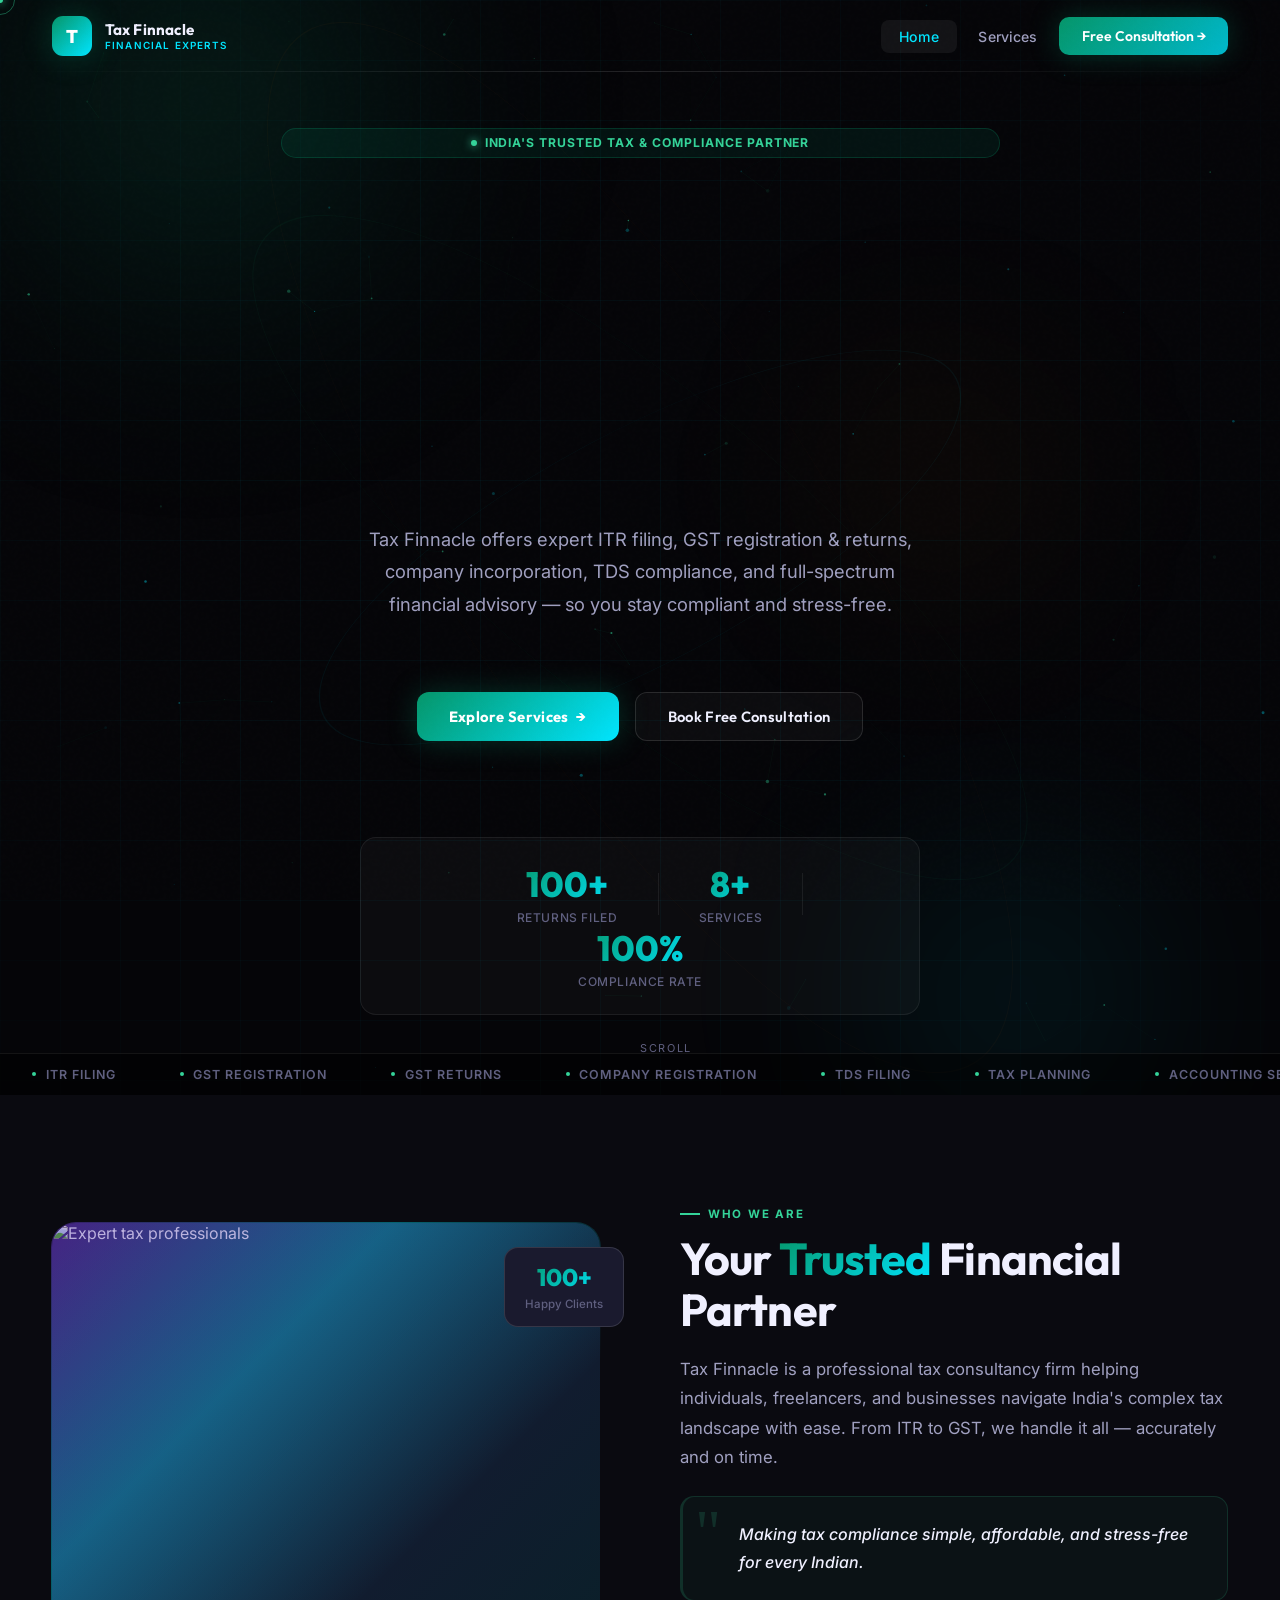
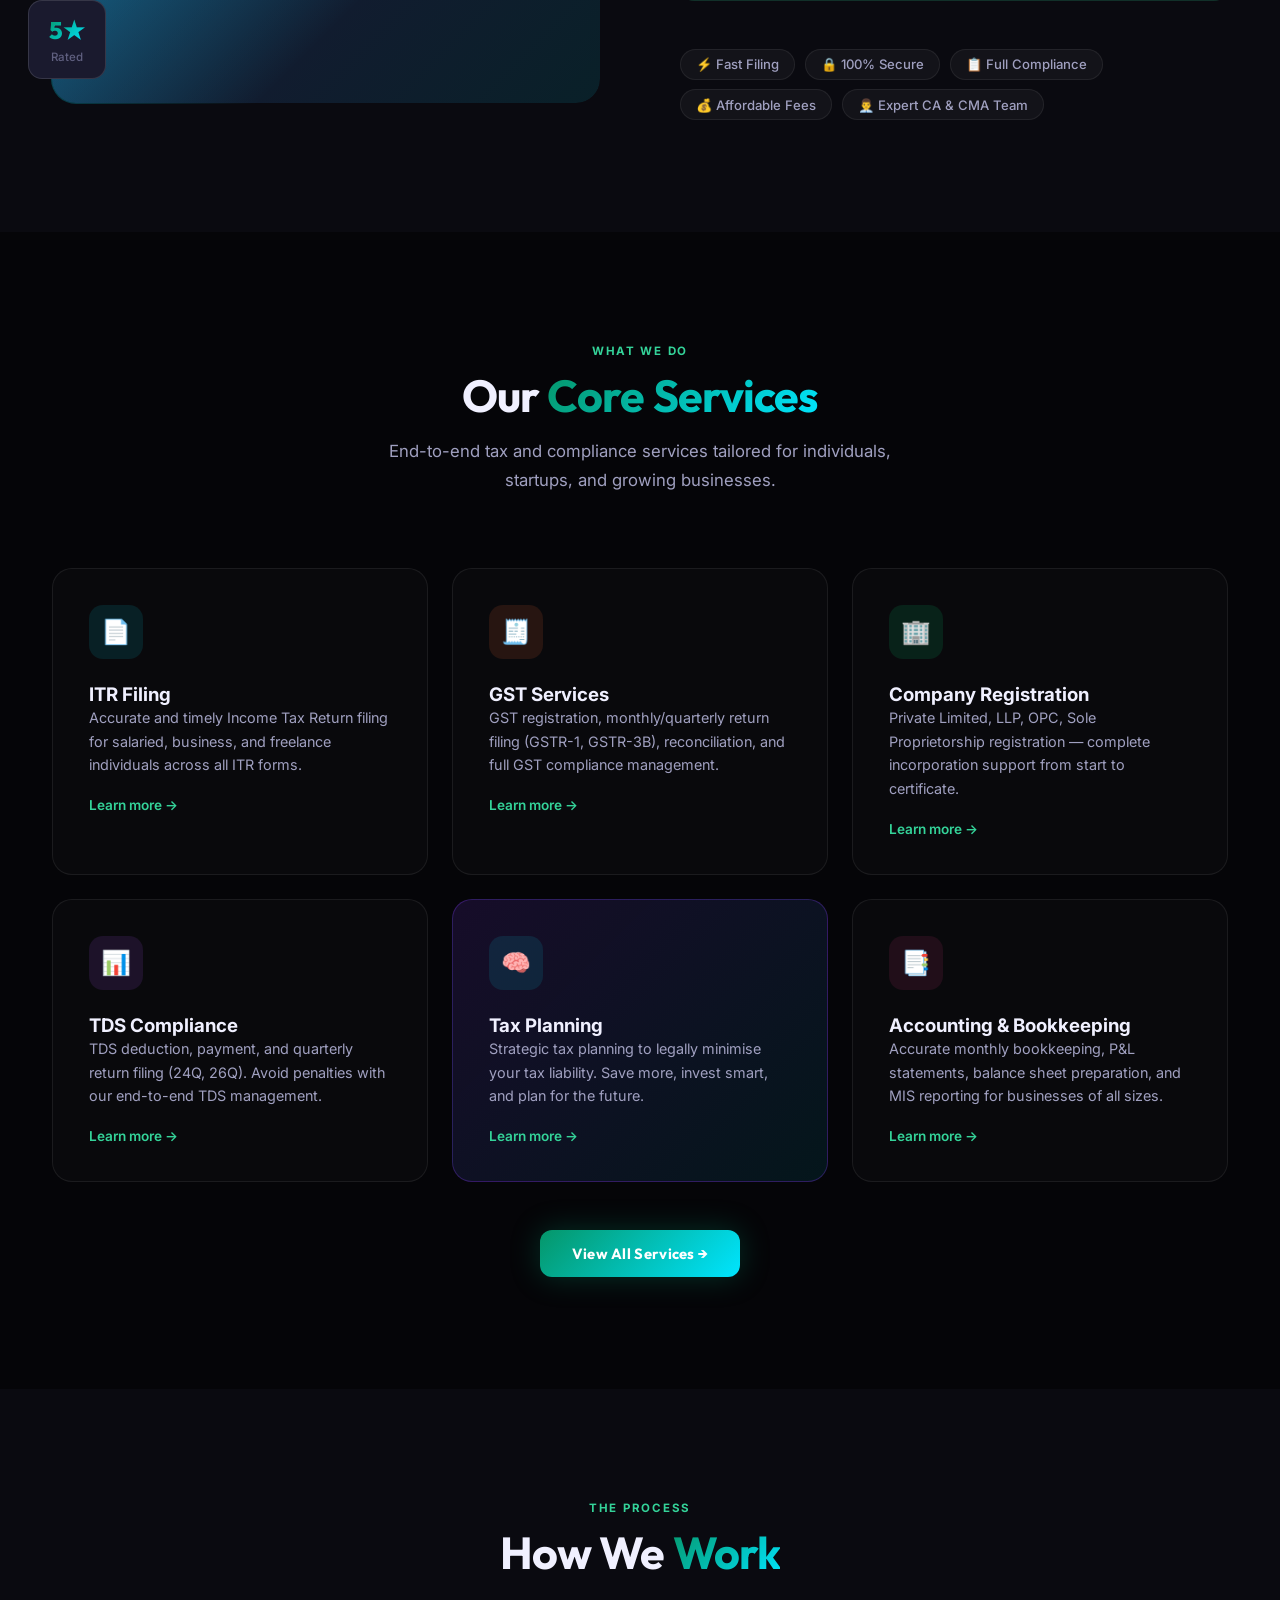
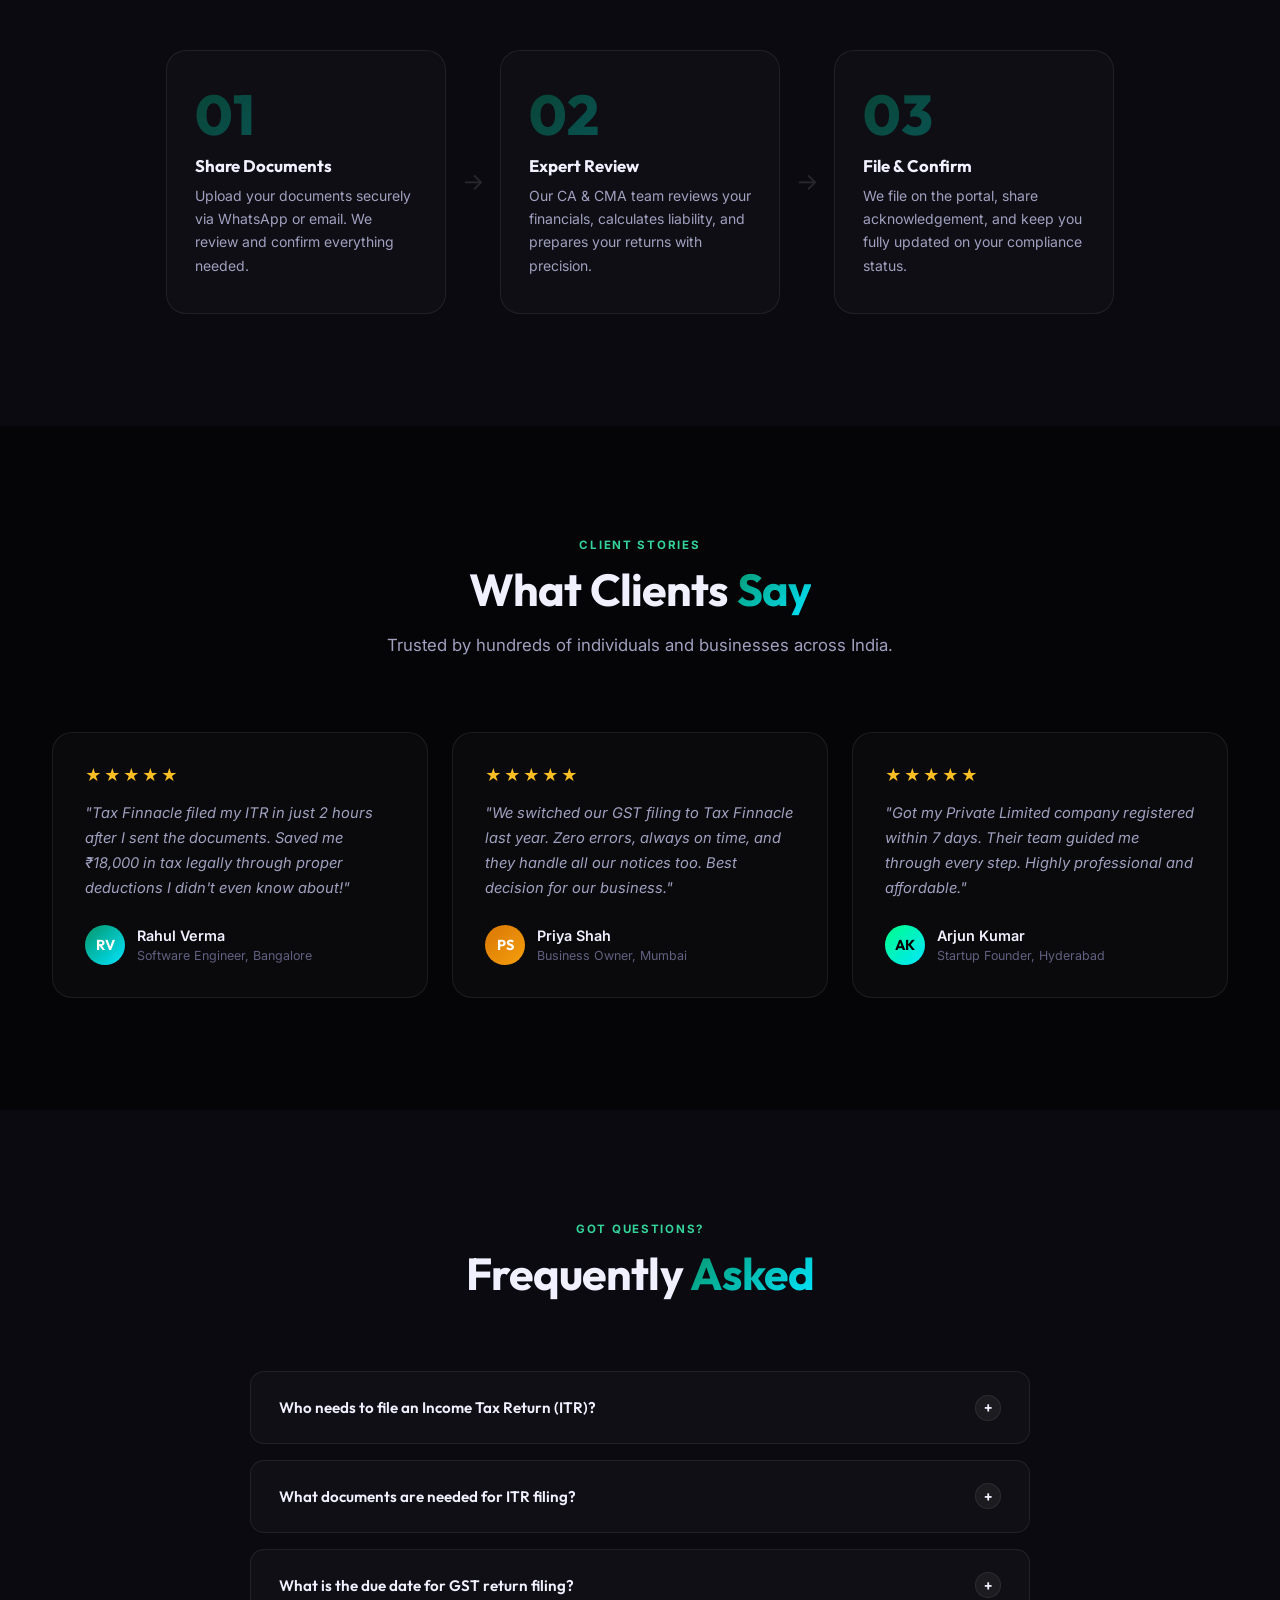
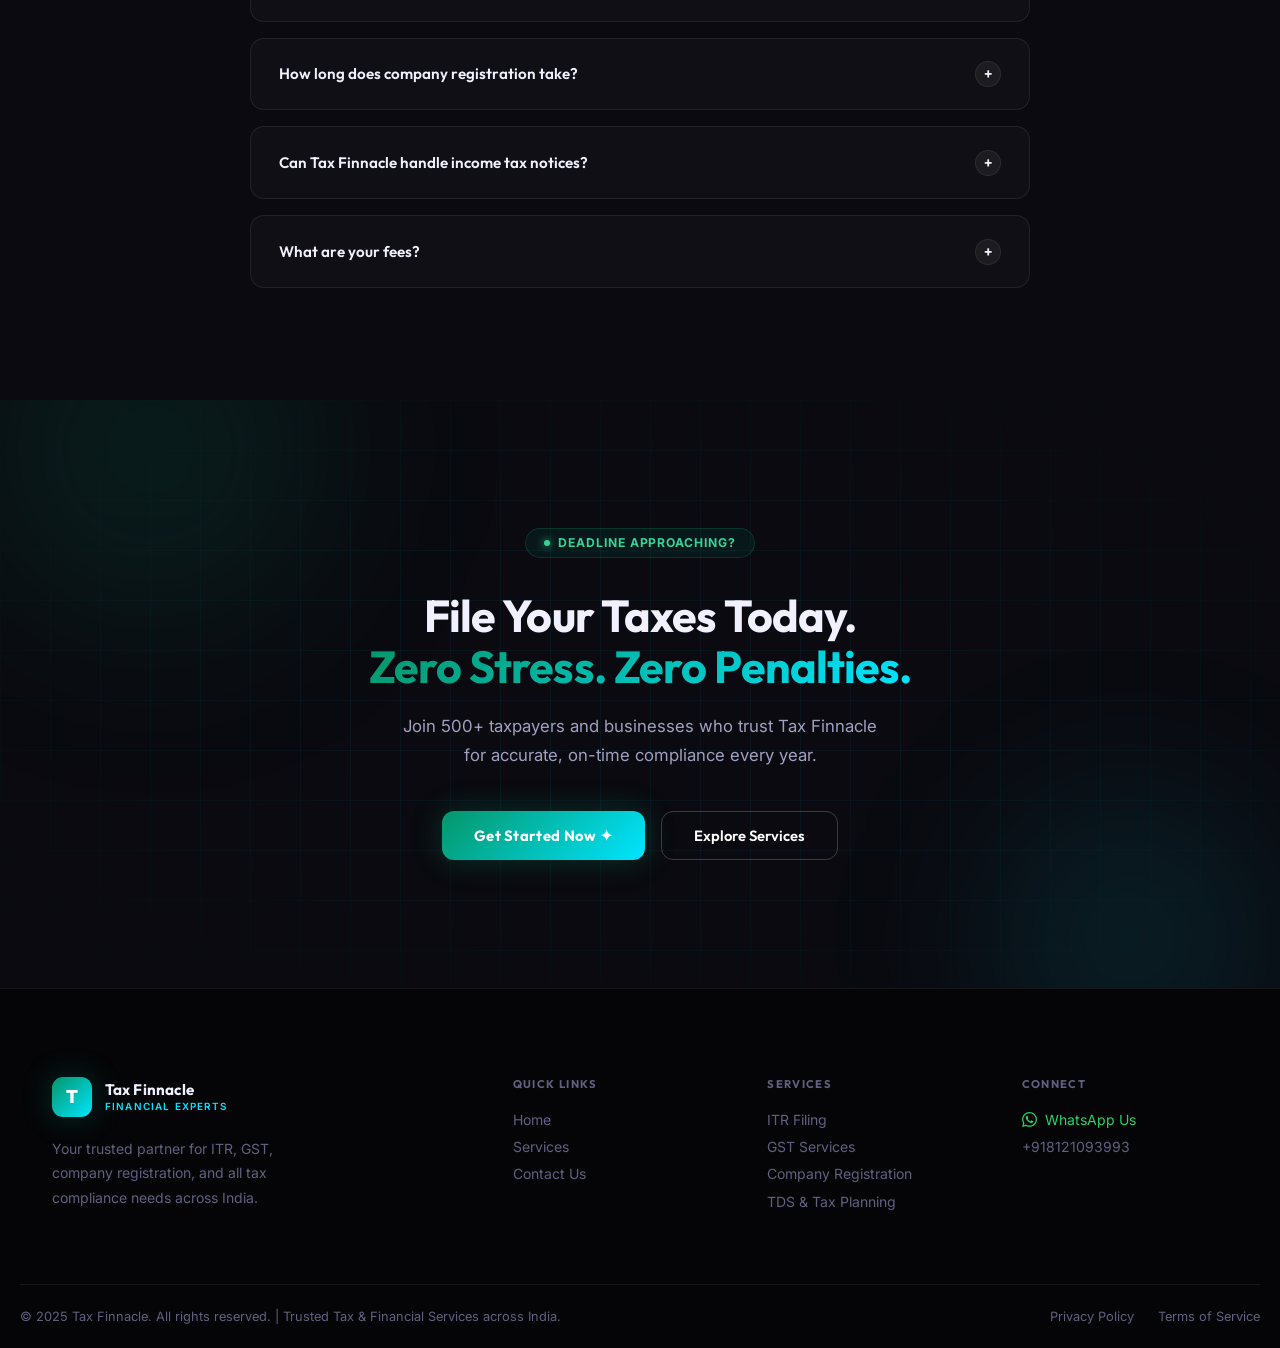
==== commit 383c3169: "Update index.html" ====
--- a/index.html
+++ b/index.html
@@ -77,7 +77,7 @@
           <a href="contact.html" class="btn-outline">Book Free Consultation</a>
         </div>
         <div class="hero-stats ai4">
-          <div class="hstat"><b>500+</b><small>Returns Filed</small></div>
+          <div class="hstat"><b>100+</b><small>Returns Filed</small></div>
           <div class="hstat-sep"></div>
           <div class="hstat"><b>8+</b><small>Services</small></div>
           <div class="hstat-sep"></div>
@@ -123,7 +123,7 @@
         </div>
         <div class="about-img-border"></div>
         <div class="ab-badge ab-b1"><b>5★</b><small>Rated</small></div>
-        <div class="ab-badge ab-b2"><b>500+</b><small>Happy Clients</small></div>
+        <div class="ab-badge ab-b2"><b>100+</b><small>Happy Clients</small></div>
       </div>
       <div class="about-text rev" style="--d:.15s">
         <div class="eyebrow">Who We Are</div>
@@ -138,7 +138,7 @@
           <span class="pill">🔒 100% Secure</span>
           <span class="pill">📋 Full Compliance</span>
           <span class="pill">💰 Affordable Fees</span>
-          <span class="pill">👨‍💼 Expert CA Team</span>
+          <span class="pill">👨‍💼 Expert CA & CMA Team</span>
         </div>
       </div>
     </div>
@@ -219,7 +219,7 @@
         <div class="step-card rev" style="--d:.16s">
           <div class="step-n">02</div>
           <h4>Expert Review</h4>
-          <p>Our CA team reviews your financials, calculates liability, and prepares your returns with precision.</p>
+          <p>Our CA & CMA team reviews your financials, calculates liability, and prepares your returns with precision.</p>
         </div>
         <div class="step-arrow rev" style="--d:.24s">→</div>
         <div class="step-card rev" style="--d:.32s">
@@ -350,11 +350,11 @@
       </div>
       <div class="footer-col">
         <h5>Connect</h5>
-        <a href="https://wa.me/919999999999" target="_blank" rel="noopener" class="whatsapp-link">
+        <a href="https://wa.me/918121093993" target="_blank" rel="noopener" class="whatsapp-link">
           <svg width="15" height="15" viewBox="0 0 24 24" fill="currentColor"><path d="M17.472 14.382c-.297-.149-1.758-.867-2.03-.967-.273-.099-.471-.148-.67.15-.197.297-.767.966-.94 1.164-.173.199-.347.223-.644.075-.297-.15-1.255-.463-2.39-1.475-.883-.788-1.48-1.761-1.653-2.059-.173-.297-.018-.458.13-.606.134-.133.298-.347.446-.52.149-.174.198-.298.298-.497.099-.198.05-.371-.025-.52-.075-.149-.669-1.612-.916-2.207-.242-.579-.487-.5-.669-.51-.173-.008-.371-.01-.57-.01-.198 0-.52.074-.792.372-.272.297-1.04 1.016-1.04 2.479 0 1.462 1.065 2.875 1.213 3.074.149.198 2.096 3.2 5.077 4.487.709.306 1.262.489 1.694.625.712.227 1.36.195 1.871.118.571-.085 1.758-.719 2.006-1.413.248-.694.248-1.289.173-1.413-.074-.124-.272-.198-.57-.347m-5.421 7.403h-.004a9.87 9.87 0 01-5.031-1.378l-.361-.214-3.741.982.998-3.648-.235-.374a9.86 9.86 0 01-1.51-5.26c.001-5.45 4.436-9.884 9.888-9.884 2.64 0 5.122 1.03 6.988 2.898a9.825 9.825 0 012.893 6.994c-.003 5.45-4.437 9.884-9.885 9.884m8.413-18.297A11.815 11.815 0 0012.05 0C5.495 0 .16 5.335.157 11.892c0 2.096.547 4.142 1.588 5.945L.057 24l6.305-1.654a11.882 11.882 0 005.683 1.448h.005c6.554 0 11.89-5.335 11.893-11.893a11.821 11.821 0 00-3.48-8.413z"/></svg>
           WhatsApp Us
         </a>
-        <a href="tel:+919999999999">+91 99999 99999</a>
+        <a href="tel:+918121093993">+918121093993</a>
       </div>
     </div>
     <div class="footer-bar container">
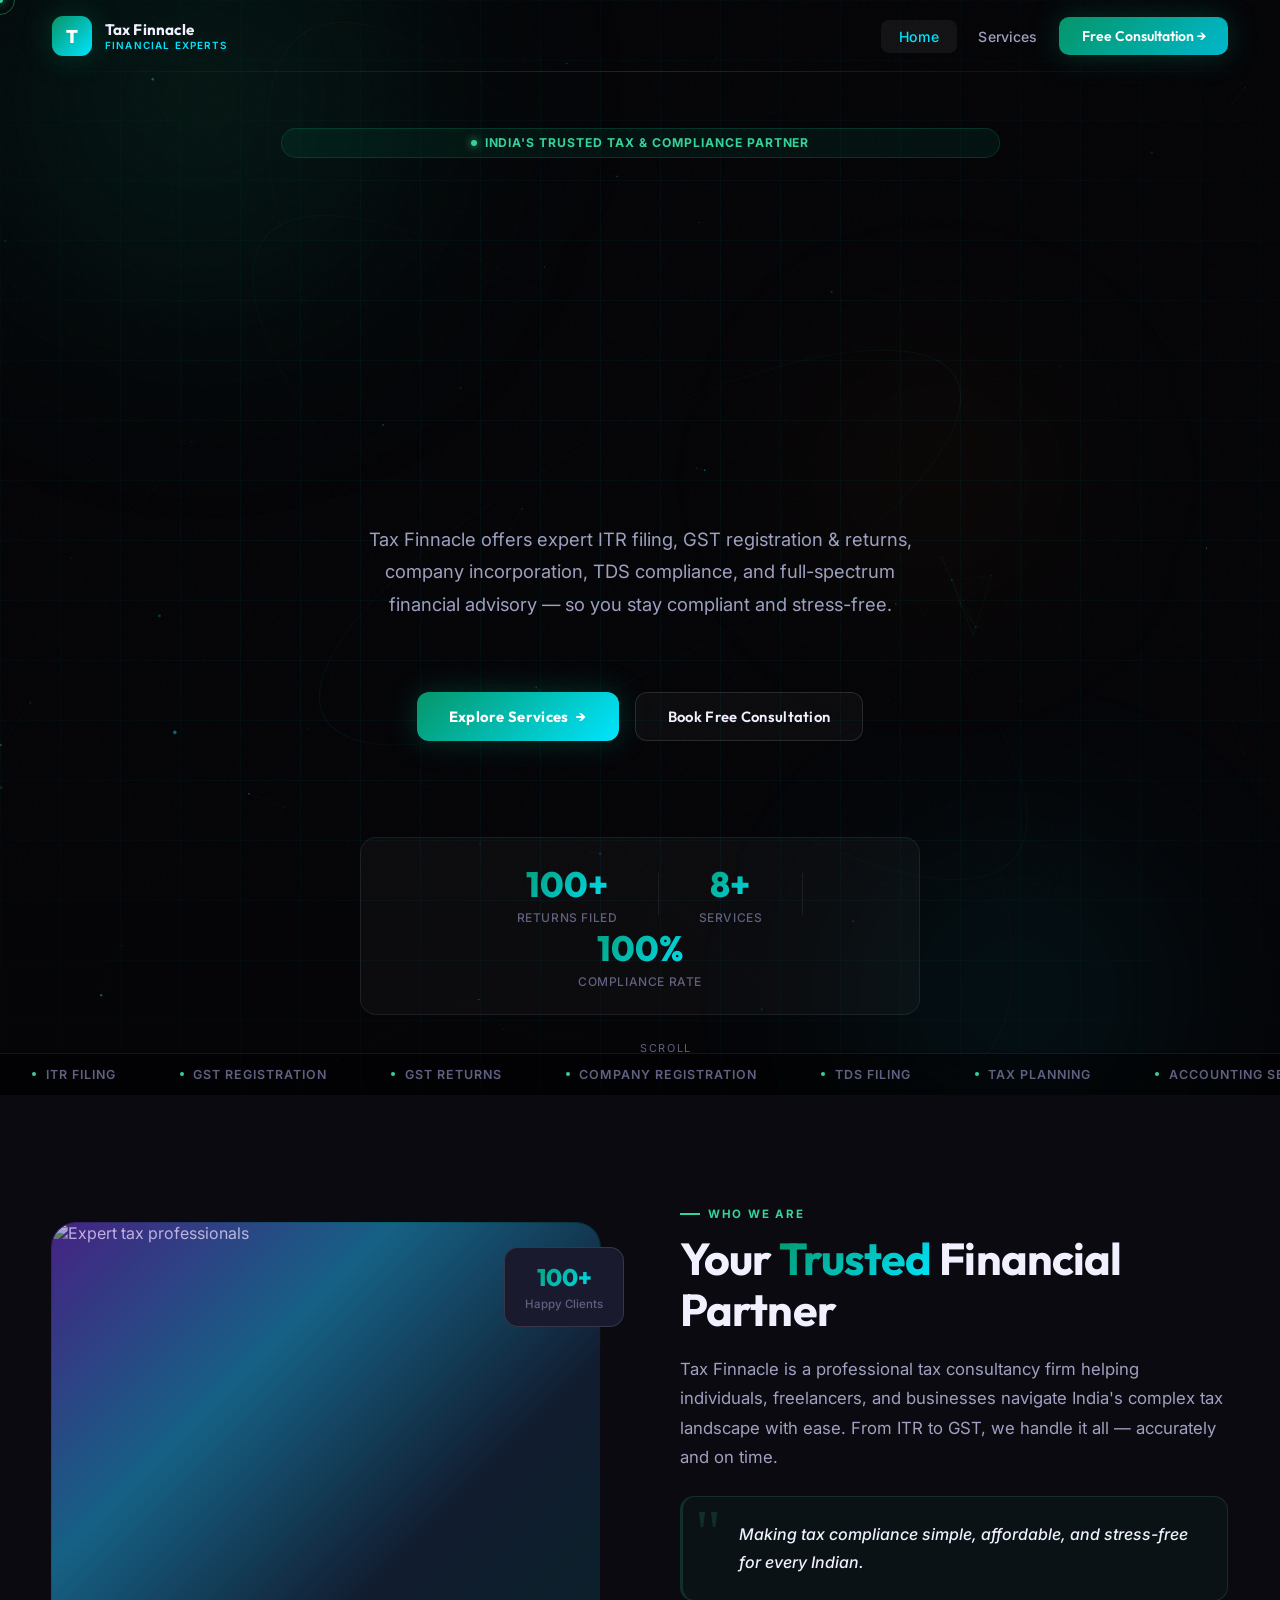
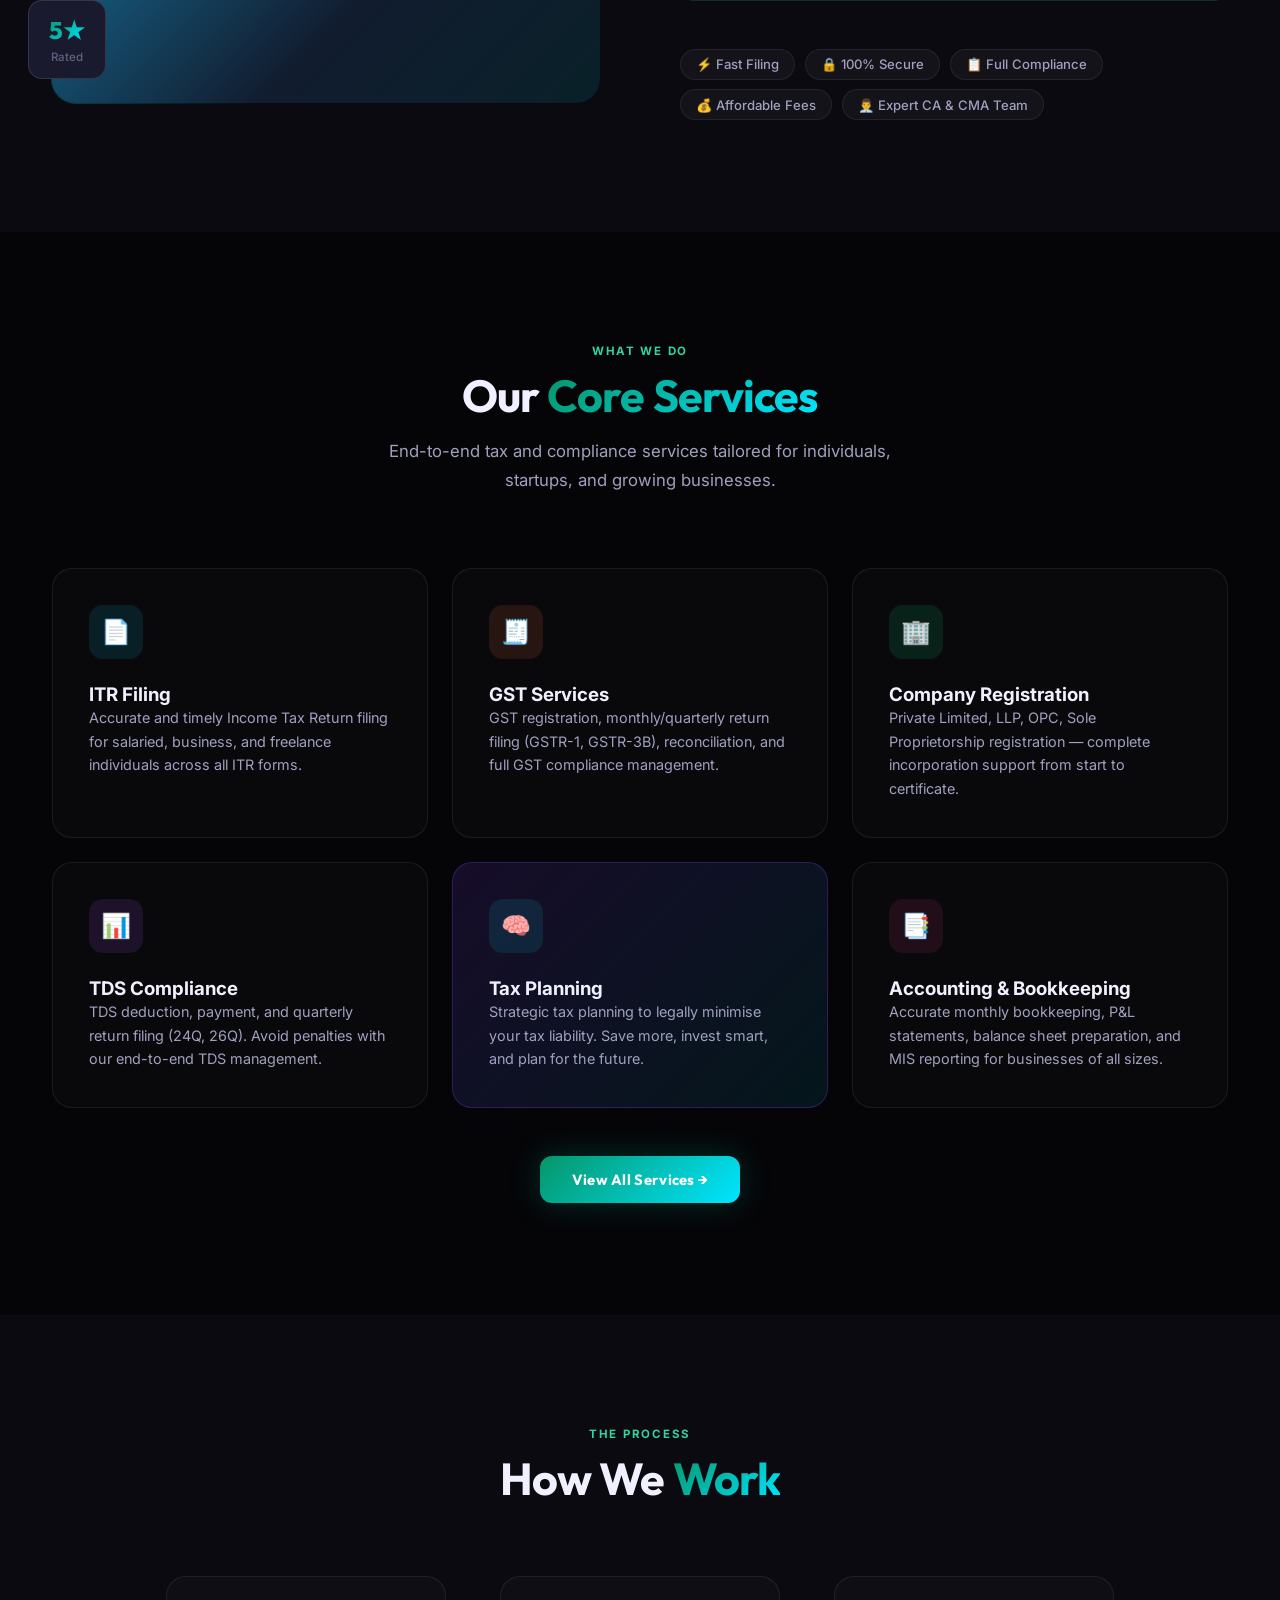
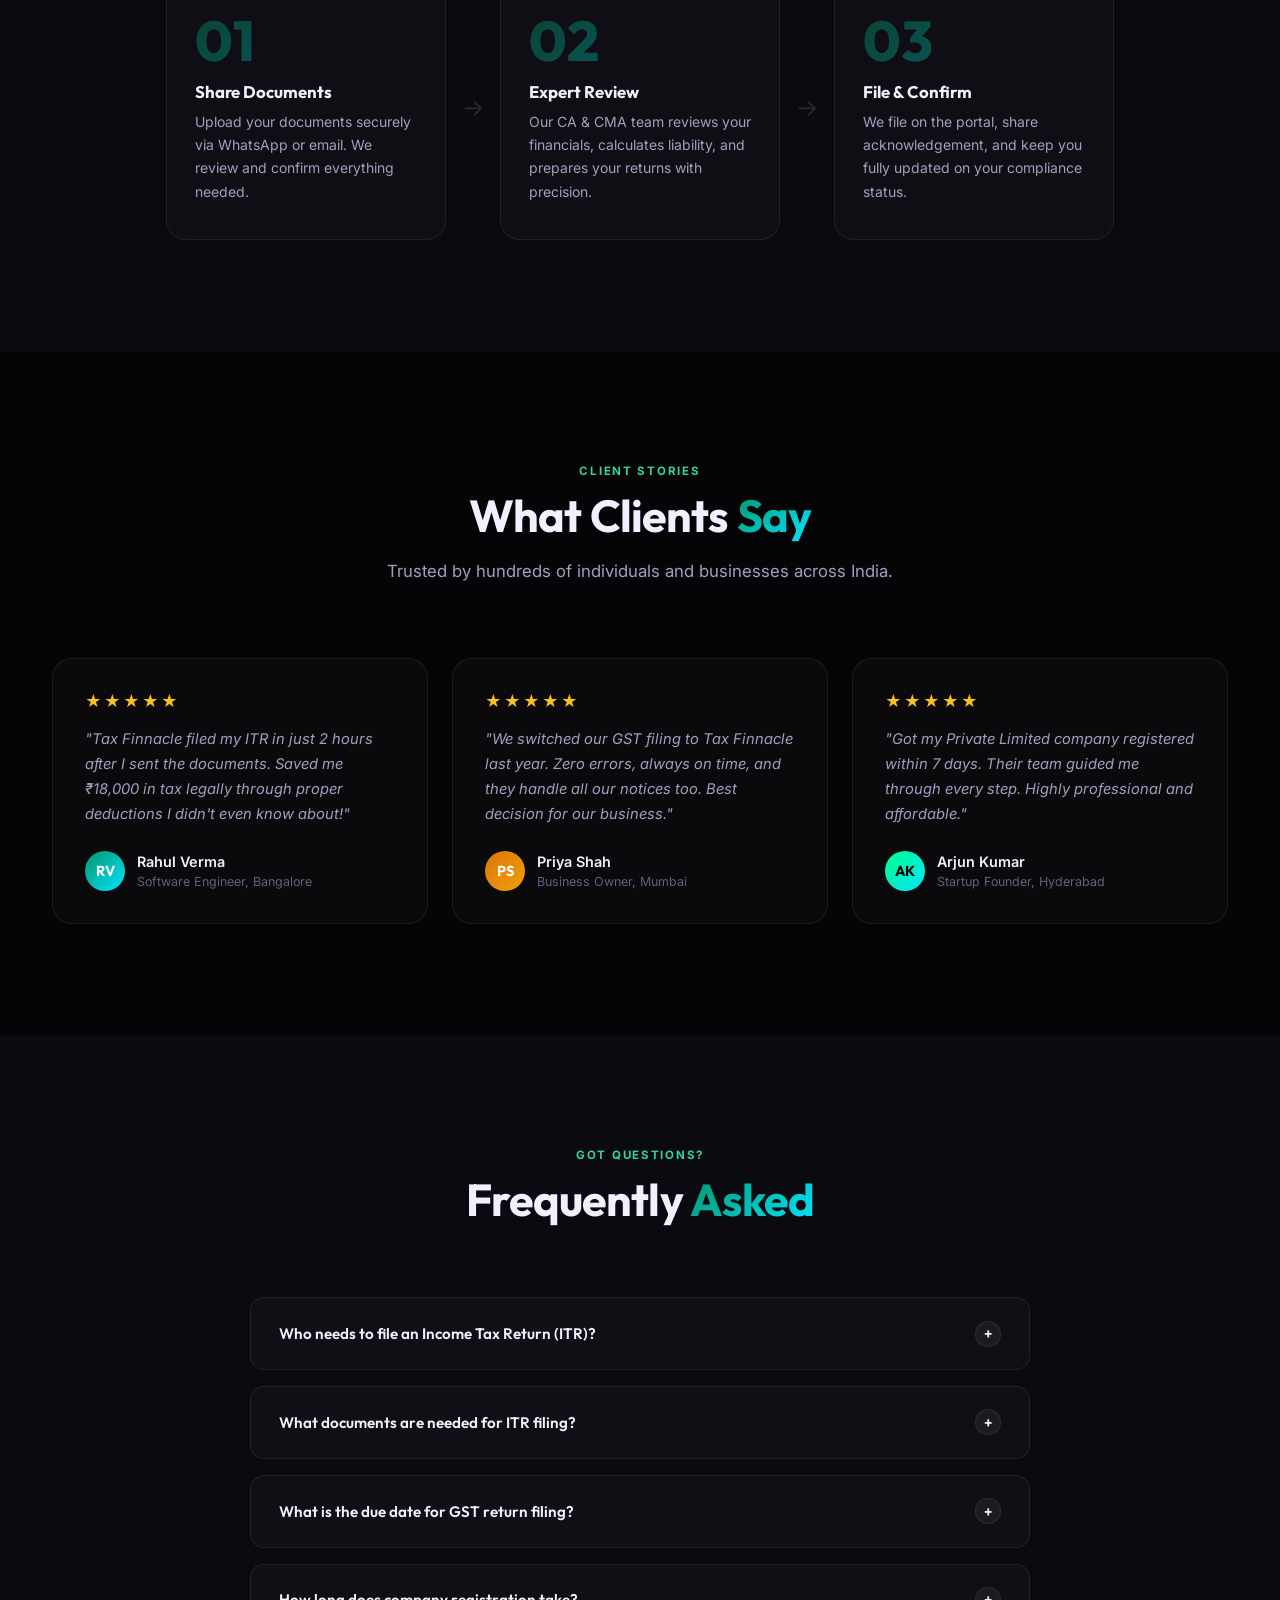
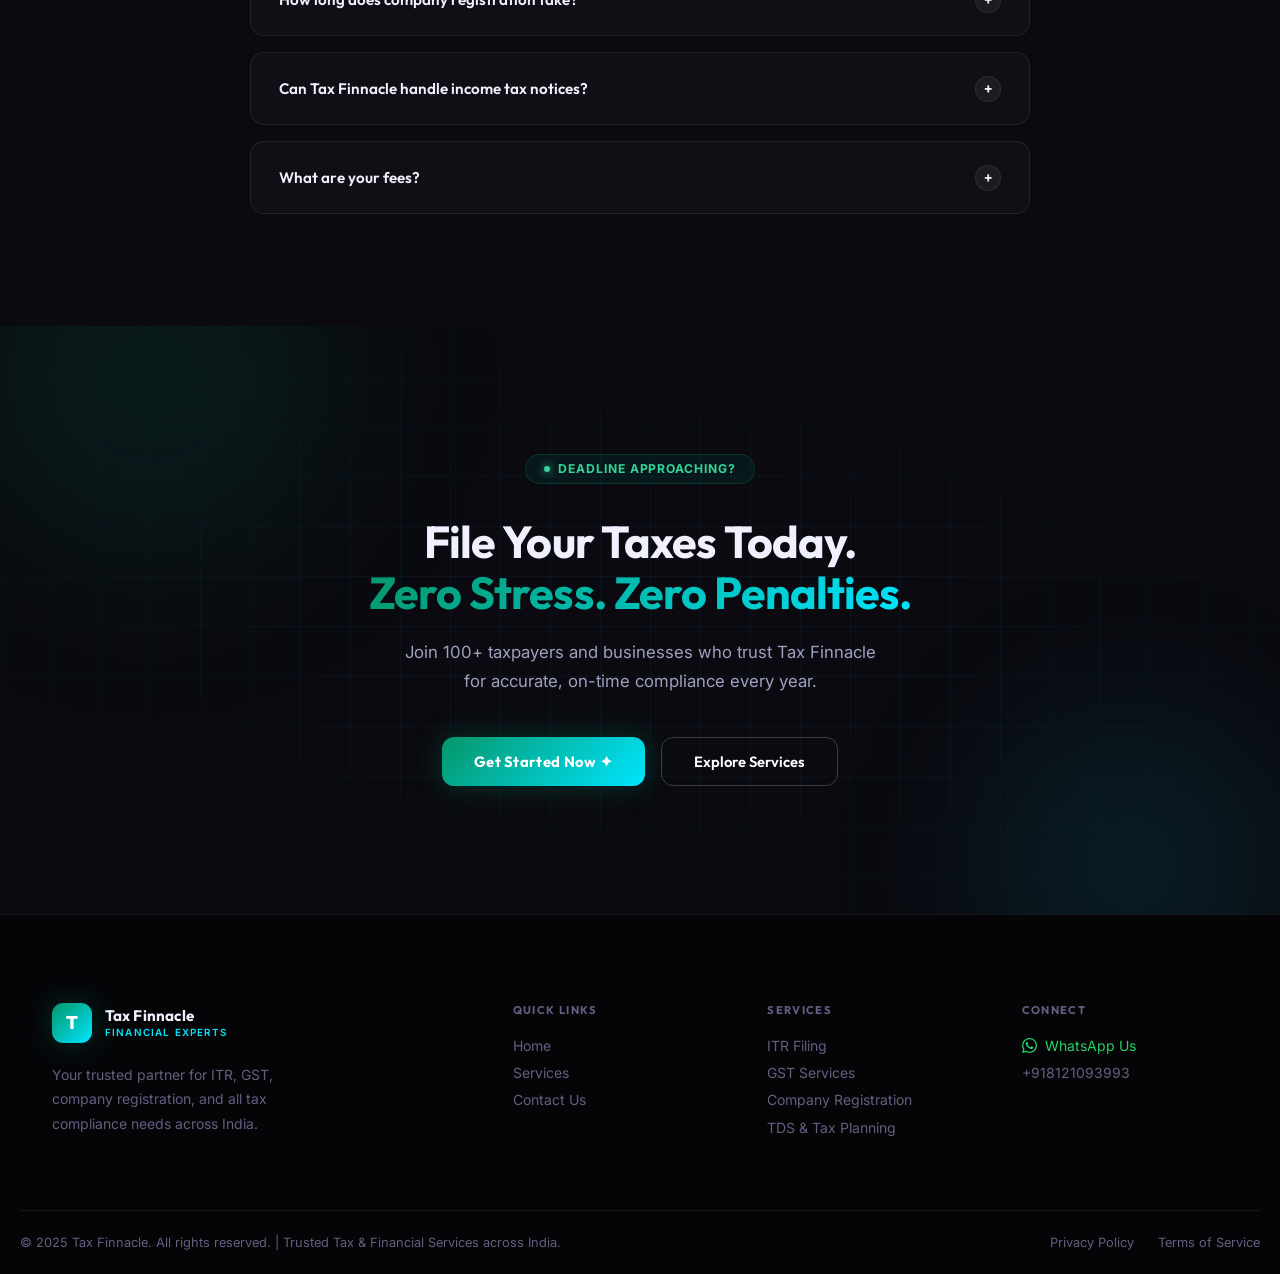
==== commit d275e9ed: "Update index.html" ====
--- a/index.html
+++ b/index.html
@@ -158,42 +158,42 @@
           <div class="sc-ico" style="background:rgba(0,229,255,0.1)">📄</div>
           <h3>ITR Filing</h3>
           <p>Accurate and timely Income Tax Return filing for salaried, business, and freelance individuals across all ITR forms.</p>
-          <a href="services.html" class="sc-more">Learn more →</a>
+          <!-- #region -->
         </div>
         <div class="sc rev" style="--d:.08s;--sc-color:var(--orange);--sc-r:255;--sc-g:107;--sc-b:53">
           <div class="sc-line"></div>
           <div class="sc-ico" style="background:rgba(255,107,53,0.12)">🧾</div>
           <h3>GST Services</h3>
           <p>GST registration, monthly/quarterly return filing (GSTR-1, GSTR-3B), reconciliation, and full GST compliance management.</p>
-          <a href="services.html" class="sc-more" style="color:var(--orange)">Learn more →</a>
+          
         </div>
         <div class="sc rev" style="--d:.16s;--sc-color:var(--green);--sc-r:0;--sc-g:255;--sc-b:136">
           <div class="sc-line"></div>
           <div class="sc-ico" style="background:rgba(0,255,136,0.1)">🏢</div>
           <h3>Company Registration</h3>
           <p>Private Limited, LLP, OPC, Sole Proprietorship registration — complete incorporation support from start to certificate.</p>
-          <a href="services.html" class="sc-more" style="color:var(--green)">Learn more →</a>
+          
         </div>
         <div class="sc rev" style="--d:.24s;--sc-color:var(--violet-l);--sc-r:168;--sc-g:85;--sc-b:247">
           <div class="sc-line"></div>
           <div class="sc-ico" style="background:rgba(168,85,247,0.12)">📊</div>
           <h3>TDS Compliance</h3>
           <p>TDS deduction, payment, and quarterly return filing (24Q, 26Q). Avoid penalties with our end-to-end TDS management.</p>
-          <a href="services.html" class="sc-more" style="color:var(--violet-l)">Learn more →</a>
+          
         </div>
         <div class="sc sc-feat rev" style="--d:.32s">
           <div class="sc-line" style="background:linear-gradient(90deg,var(--cyan),var(--violet-l))"></div>
           <div class="sc-ico" style="background:rgba(0,229,255,0.1)">🧠</div>
           <h3 style="color:var(--text)">Tax Planning</h3>
           <p>Strategic tax planning to legally minimise your tax liability. Save more, invest smart, and plan for the future.</p>
-          <a href="services.html" class="sc-more">Learn more →</a>
+          
         </div>
         <div class="sc rev" style="--d:.40s;--sc-color:var(--pink);--sc-r:244;--sc-g:63;--sc-b:142">
           <div class="sc-line"></div>
           <div class="sc-ico" style="background:rgba(244,63,142,0.1)">📑</div>
           <h3>Accounting & Bookkeeping</h3>
           <p>Accurate monthly bookkeeping, P&L statements, balance sheet preparation, and MIS reporting for businesses of all sizes.</p>
-          <a href="services.html" class="sc-more" style="color:var(--pink)">Learn more →</a>
+          
         </div>
       </div>
       <div style="text-align:center;margin-top:3rem" class="rev">
@@ -280,7 +280,25 @@
       <div class="faq-list">
         <div class="faq-item rev" style="--d:0s">
           <div class="faq-q"><span>Who needs to file an Income Tax Return (ITR)?</span><span class="faq-icon">+</span></div>
-          <div class="faq-a"><p>Any individual with gross income exceeding ₹2.5 lakhs (₹3 lakhs for seniors) must file an ITR. Businesses, freelancers, professionals, and even those with foreign income or assets must also file. Filing is also recommended for those with no tax liability to carry forward losses or for loan applications.</p></div>
+          <div class="faq-a"><p>In India, you must file an Income Tax Return (ITR) if your total income exceeds the basic exemption limit or if you meet specific high-value or entity criteria. You can check rules and file through the Income Tax Department portal.</p>
+
+<p>1. Income Above Basic Exemption Limit
+
+New Tax Regime: Total income above ₹4 lakh.
+Old Tax Regime: Total income above ₹2.5 lakh (under 60 years), ₹3 lakh (ages 60–80), or ₹5 lakh (80+ years). </p>
+
+<p>2. High-Value Transactions & Specific Triggers
+
+Even if your income is below the exemption limit, filing is mandatory if you meet conditions such as:
+Foreign Assets or Income: Holding foreign assets/accounts, having signing authority in an overseas account, or earning foreign income.
+High Expenses: Spending over ₹2 lakh on foreign travel or over ₹1 lakh on electricity bills.
+High Deposits or Turnover: Large bank deposits (such as over ₹1 crore in a current account, over ₹50 lakh in savings deposits, or ₹5 crore+ in bank deposits depending on the rule) or business/professional turnover exceeding prescribed thresholds (such as ₹60 lakh for business or ₹10 lakh for profession).
+TDS/TCS Thresholds: Total TDS/TCS exceeding ₹25,000 (₹50,000 for senior citizens).</p>
+
+<p>3. Entities & Other Cases
+
+Entities: Companies, firms, HUFs, AOPs, and BOIs (as applicable under Section 263 of the Income Tax Act, 2025).
+Refunds & Losses: Filing is also needed to claim a tax refund or carry forward losses.</p></div>
         </div>
         <div class="faq-item rev" style="--d:.06s">
           <div class="faq-q"><span>What documents are needed for ITR filing?</span><span class="faq-icon">+</span></div>
@@ -300,7 +318,7 @@
         </div>
         <div class="faq-item rev" style="--d:.30s">
           <div class="faq-q"><span>What are your fees?</span><span class="faq-icon">+</span></div>
-          <div class="faq-a"><p>Our fees are transparent and affordable — starting from as low as ₹499 for basic ITR filing. Pricing depends on the complexity of returns and services required. Contact us for a free consultation and no-obligation quote.</p></div>
+          <div class="faq-a"><p>Our fees are transparent and affordable — starting from as low as ₹999 for basic ITR filing. Pricing depends on the complexity of returns and services required. Contact us for a free consultation and no-obligation quote.</p></div>
         </div>
       </div>
     </div>
@@ -314,7 +332,7 @@
     <div class="container cta-inner rev">
       <div class="cta-badge"><div class="badge"><i class="badge-pulse"></i> Deadline Approaching?</div></div>
       <h2 class="h2">File Your Taxes Today.<br><span class="g-text">Zero Stress. Zero Penalties.</span></h2>
-      <p class="body-p">Join 500+ taxpayers and businesses who trust Tax Finnacle for accurate, on-time compliance every year.</p>
+      <p class="body-p">Join 100+ taxpayers and businesses who trust Tax Finnacle for accurate, on-time compliance every year.</p>
       <div class="cta-btn-row">
         <a href="contact.html" class="btn-primary">Get Started Now ✦</a>
         <a href="services.html" class="btn-ghost">Explore Services</a>
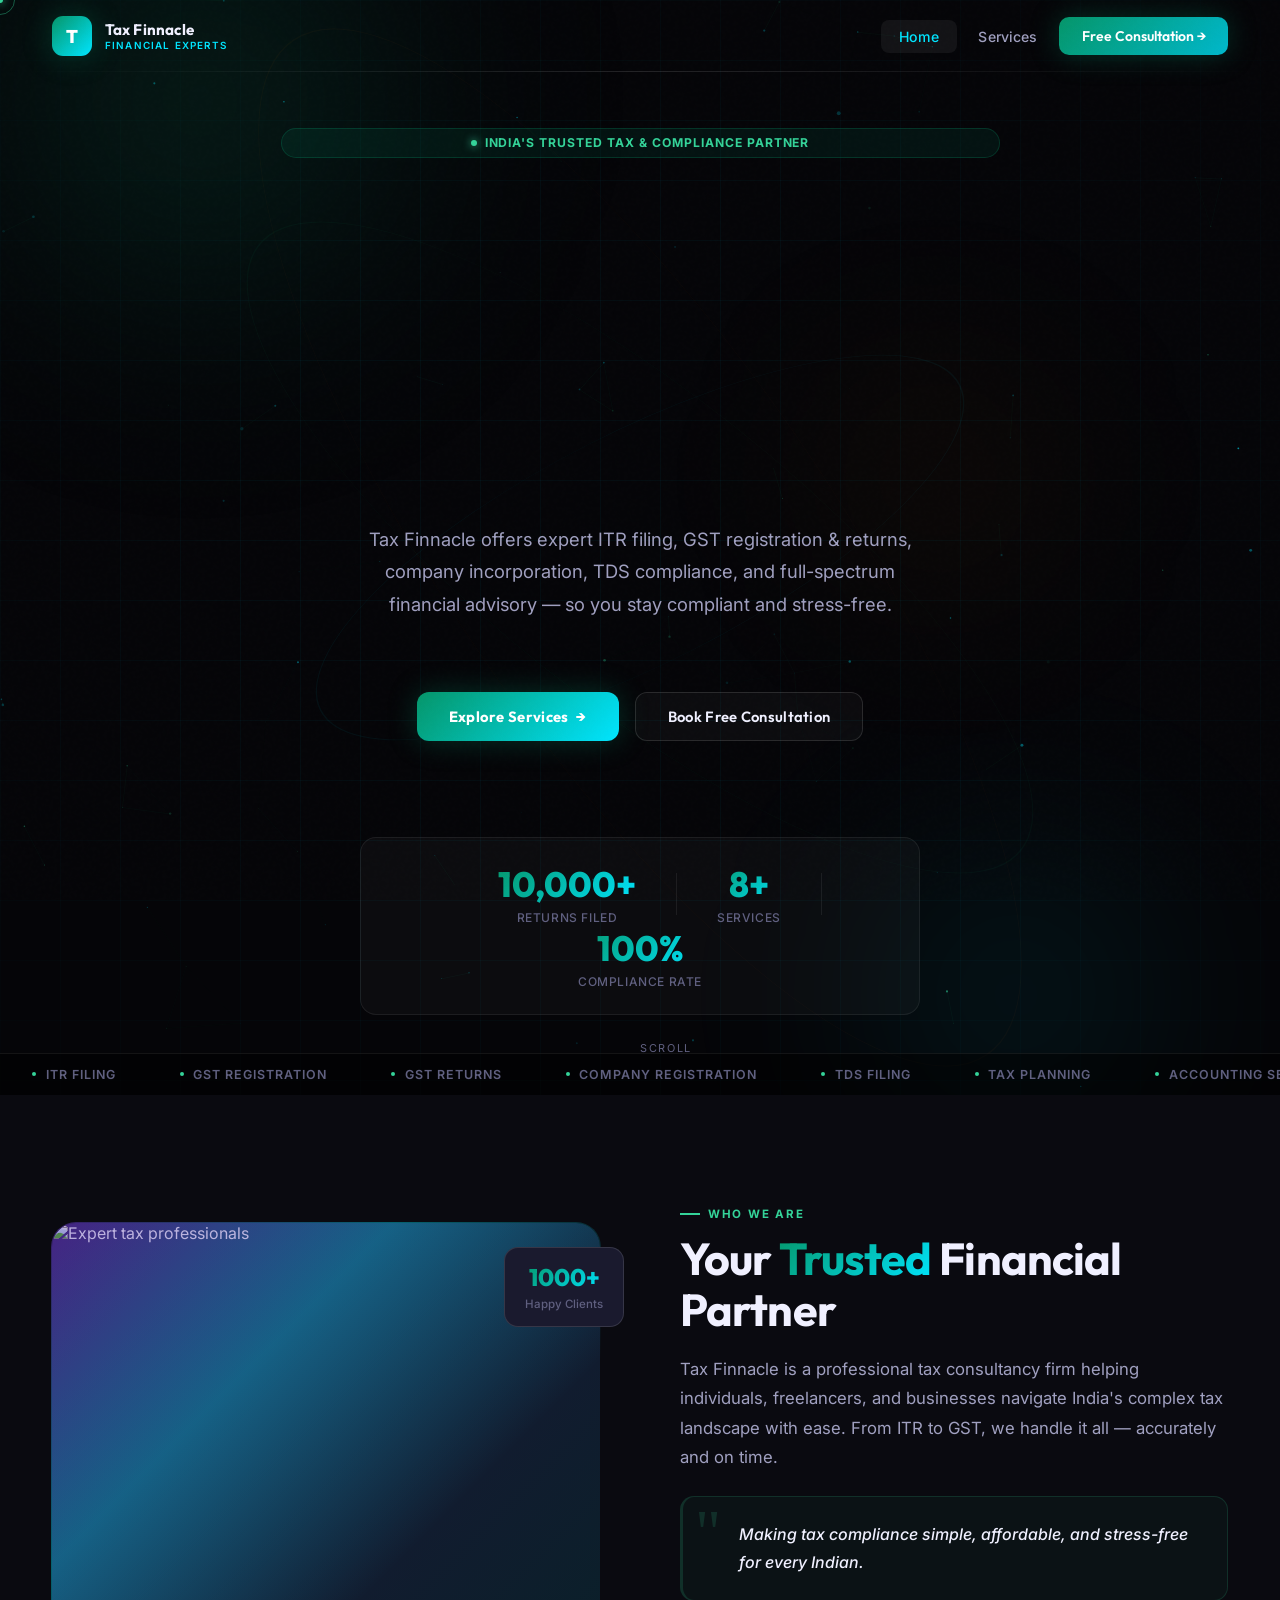
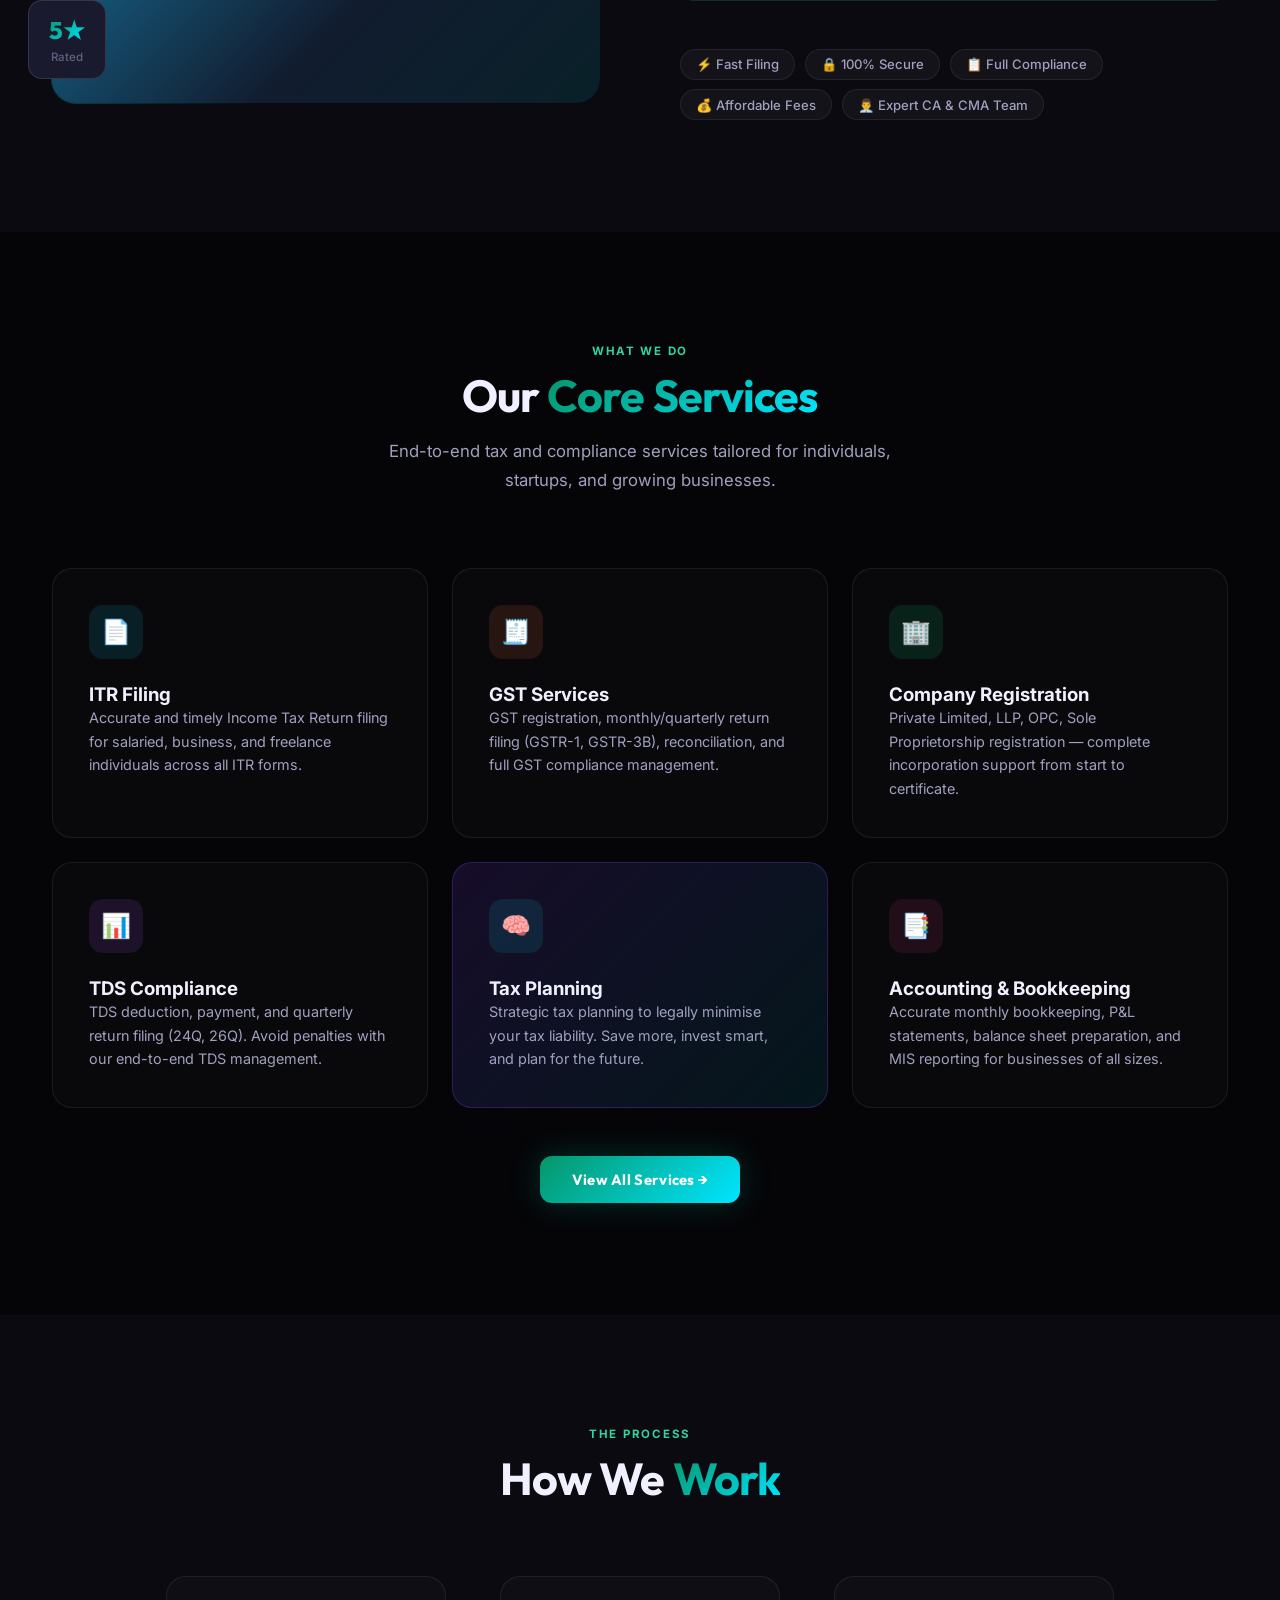
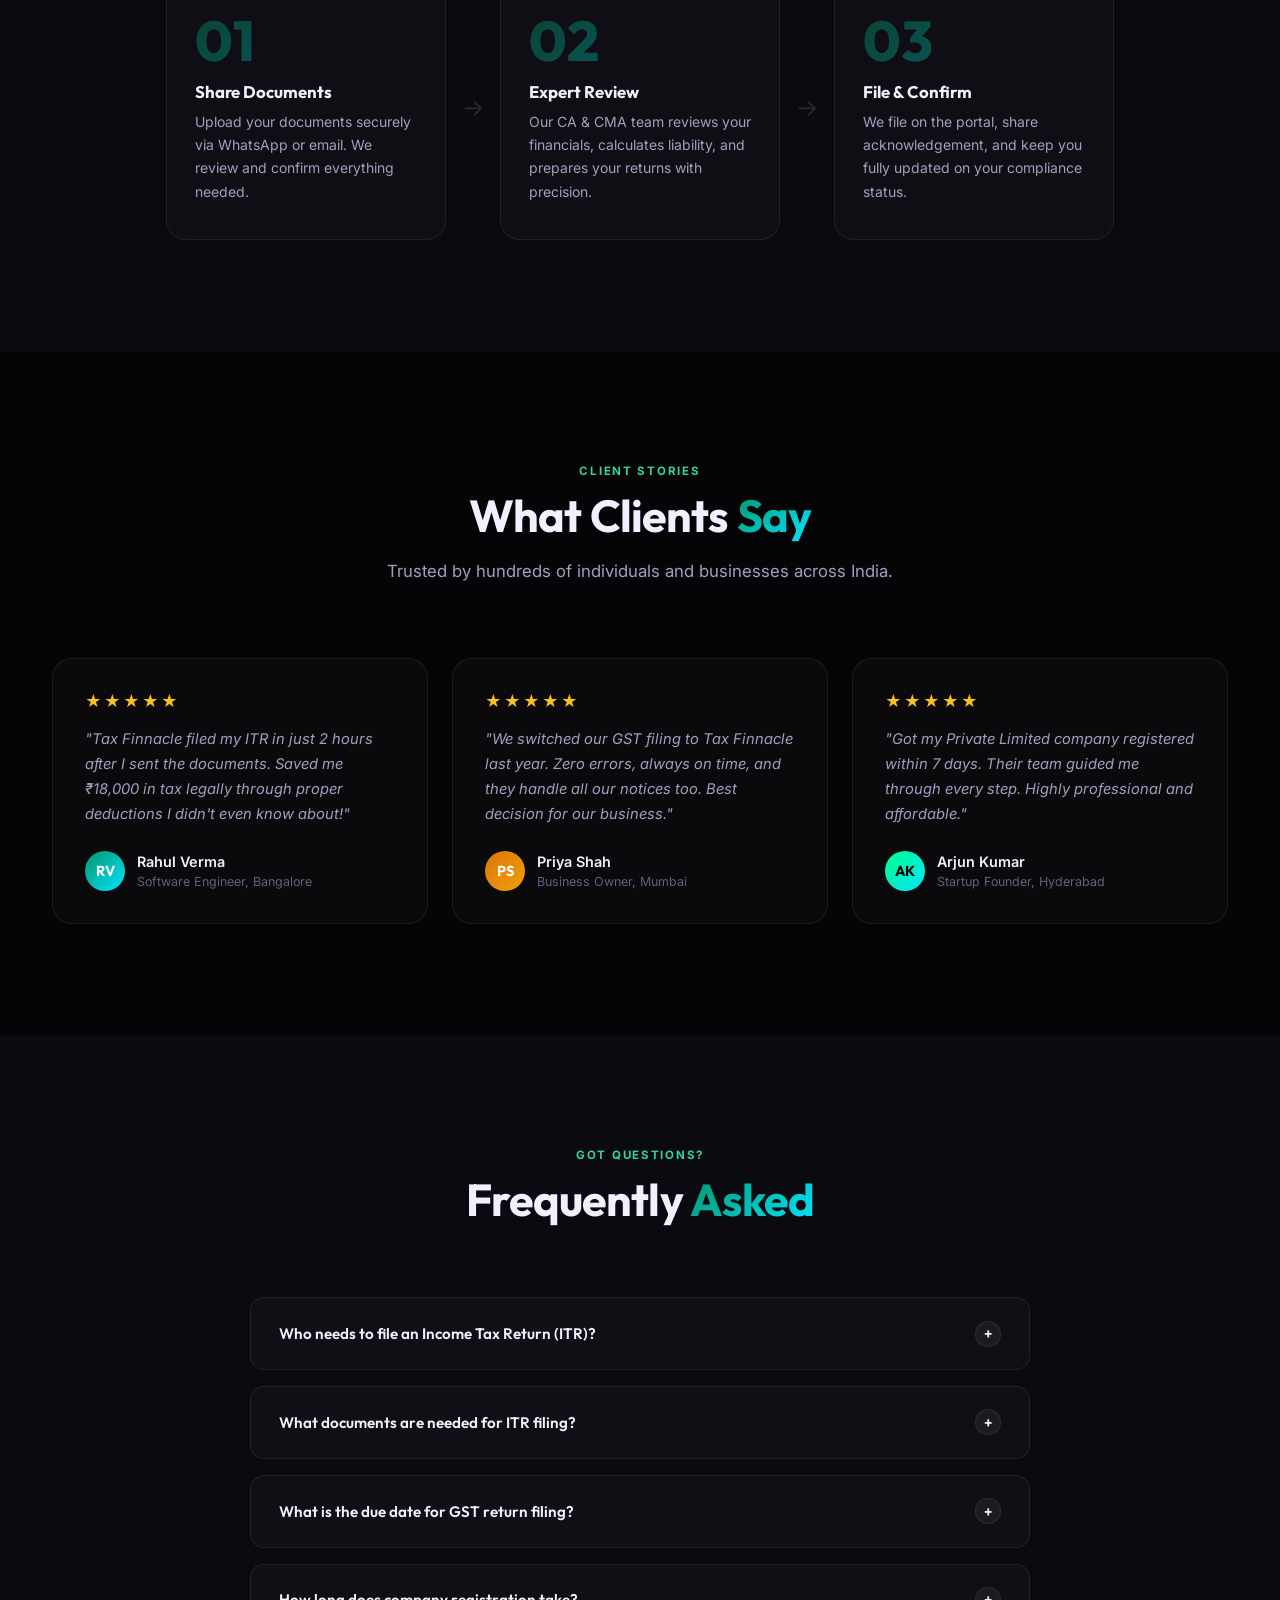
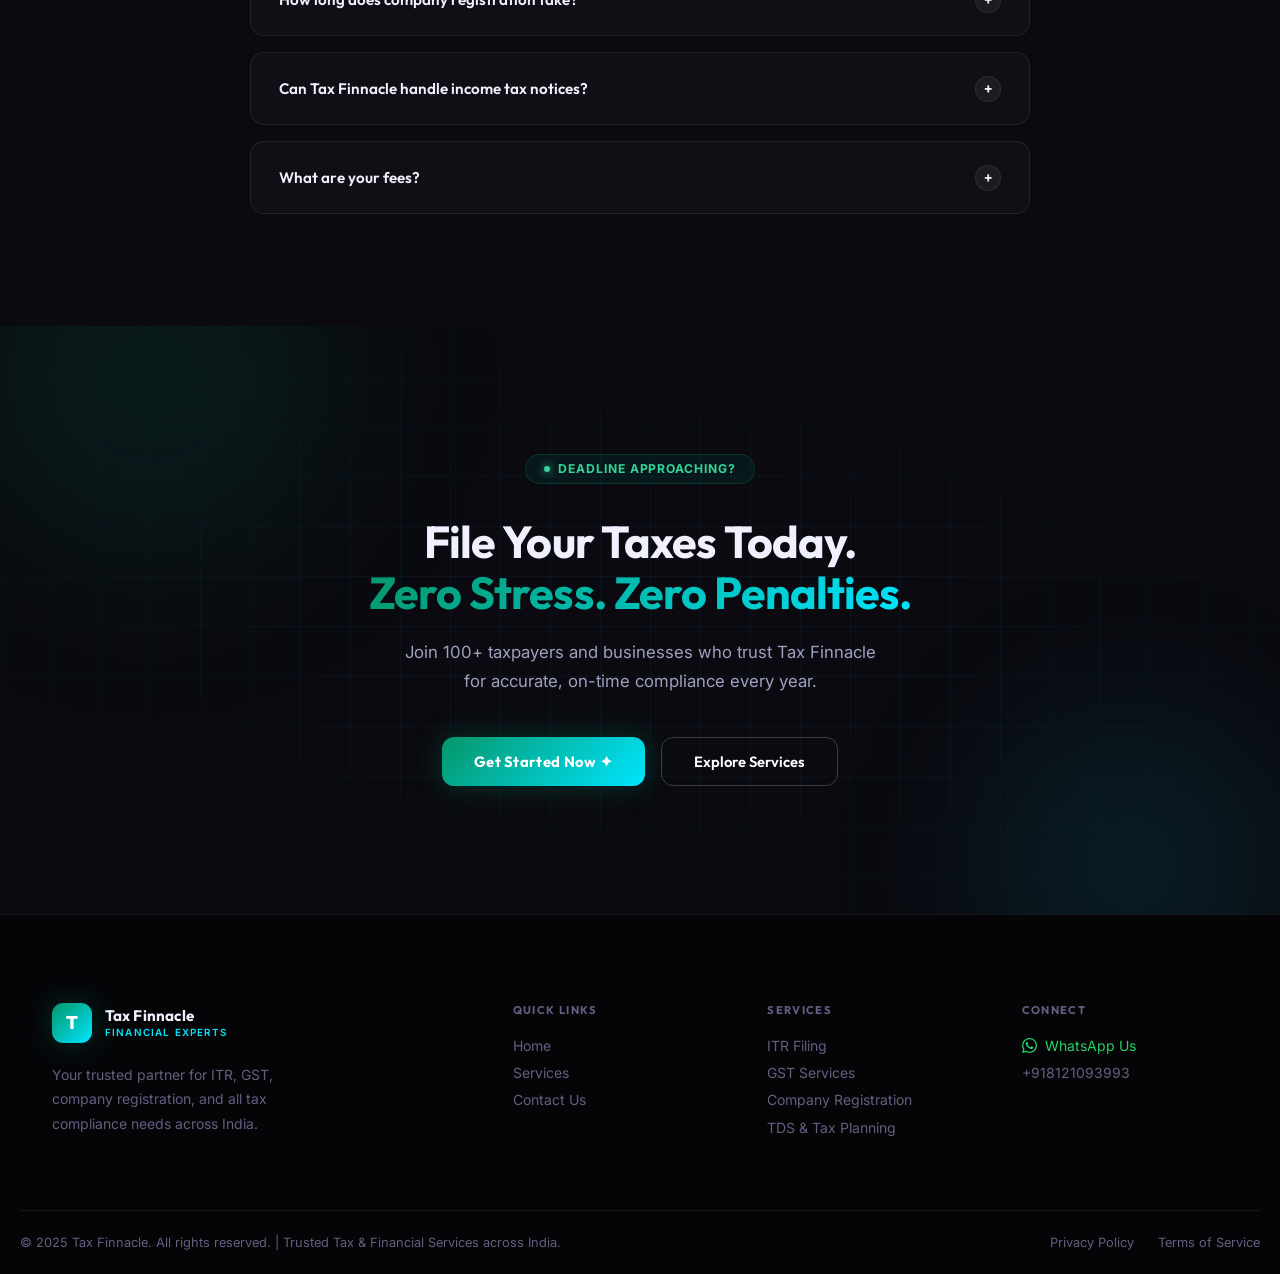
==== commit 7c84df7e: "Update index.html" ====
--- a/index.html
+++ b/index.html
@@ -77,7 +77,7 @@
           <a href="contact.html" class="btn-outline">Book Free Consultation</a>
         </div>
         <div class="hero-stats ai4">
-          <div class="hstat"><b>100+</b><small>Returns Filed</small></div>
+          <div class="hstat"><b>10,000+</b><small>Returns Filed</small></div>
           <div class="hstat-sep"></div>
           <div class="hstat"><b>8+</b><small>Services</small></div>
           <div class="hstat-sep"></div>
@@ -123,7 +123,7 @@
         </div>
         <div class="about-img-border"></div>
         <div class="ab-badge ab-b1"><b>5★</b><small>Rated</small></div>
-        <div class="ab-badge ab-b2"><b>100+</b><small>Happy Clients</small></div>
+        <div class="ab-badge ab-b2"><b>1000+</b><small>Happy Clients</small></div>
       </div>
       <div class="about-text rev" style="--d:.15s">
         <div class="eyebrow">Who We Are</div>
